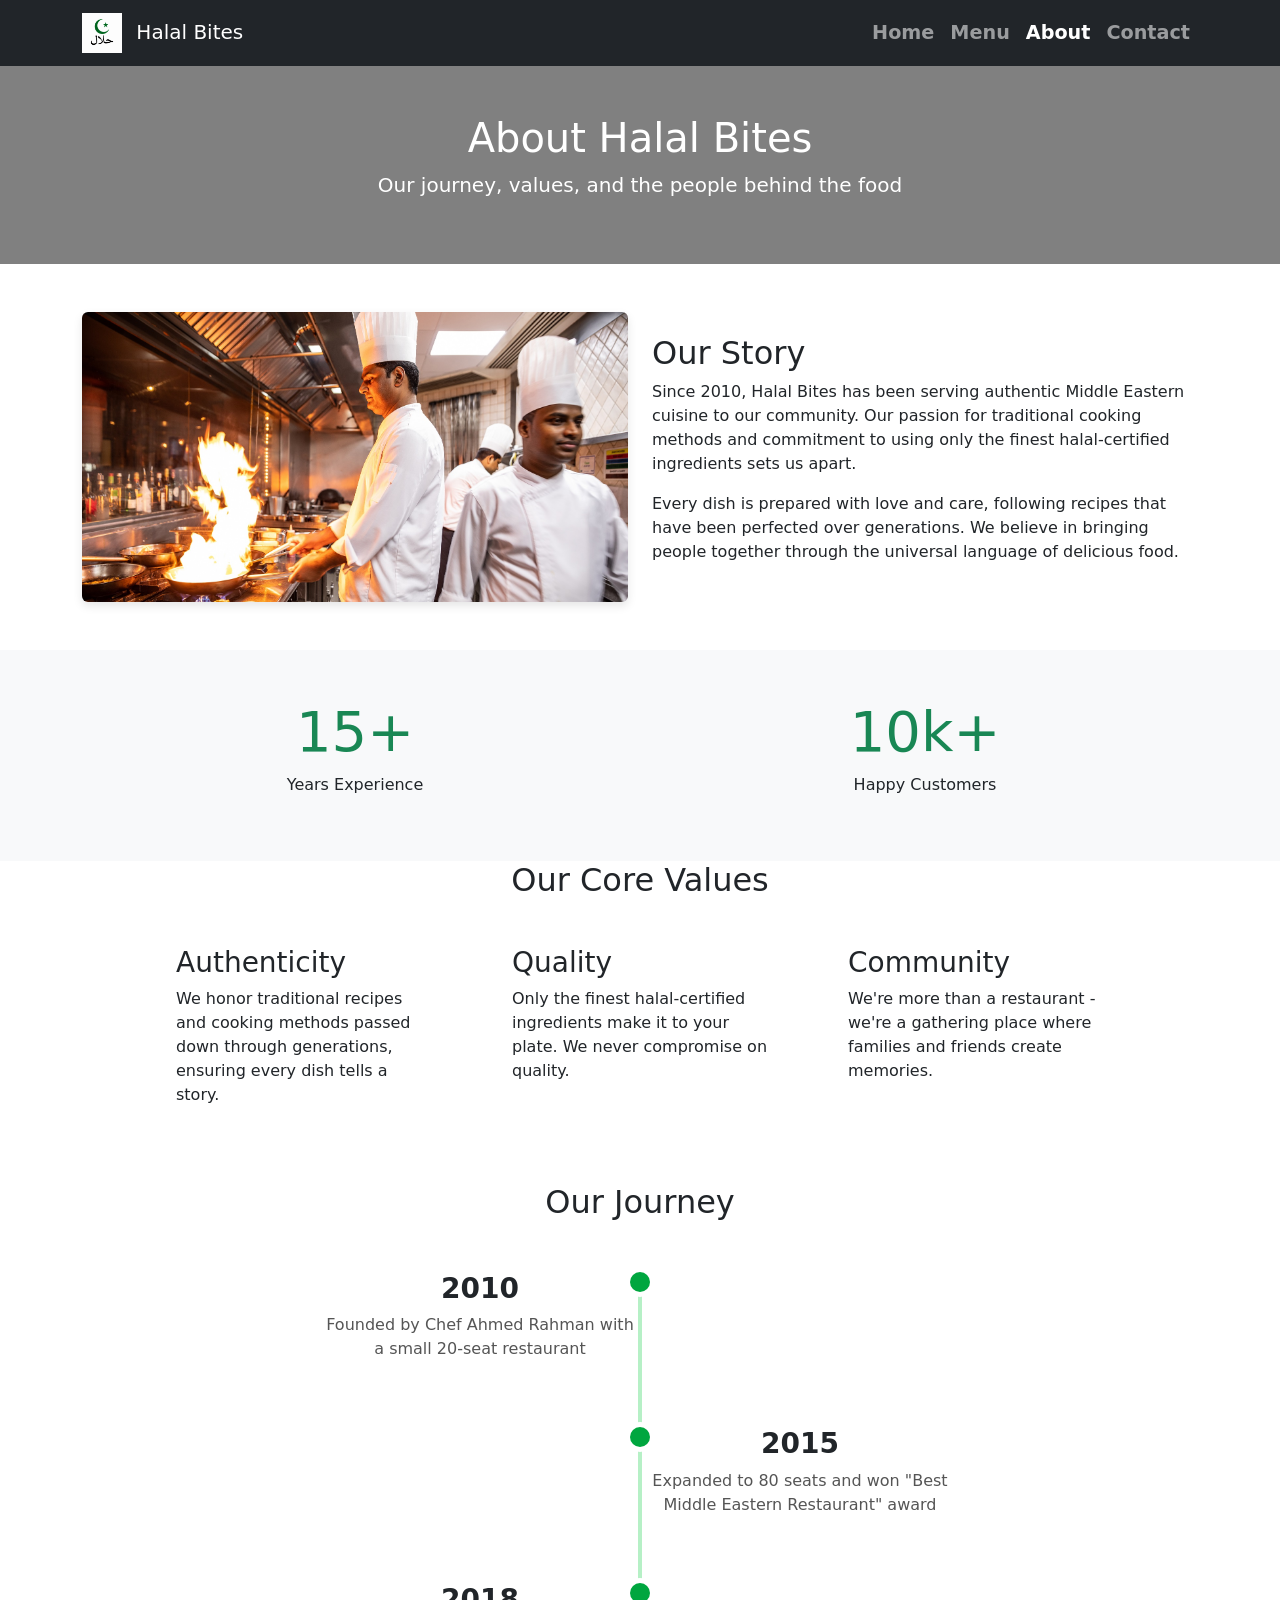
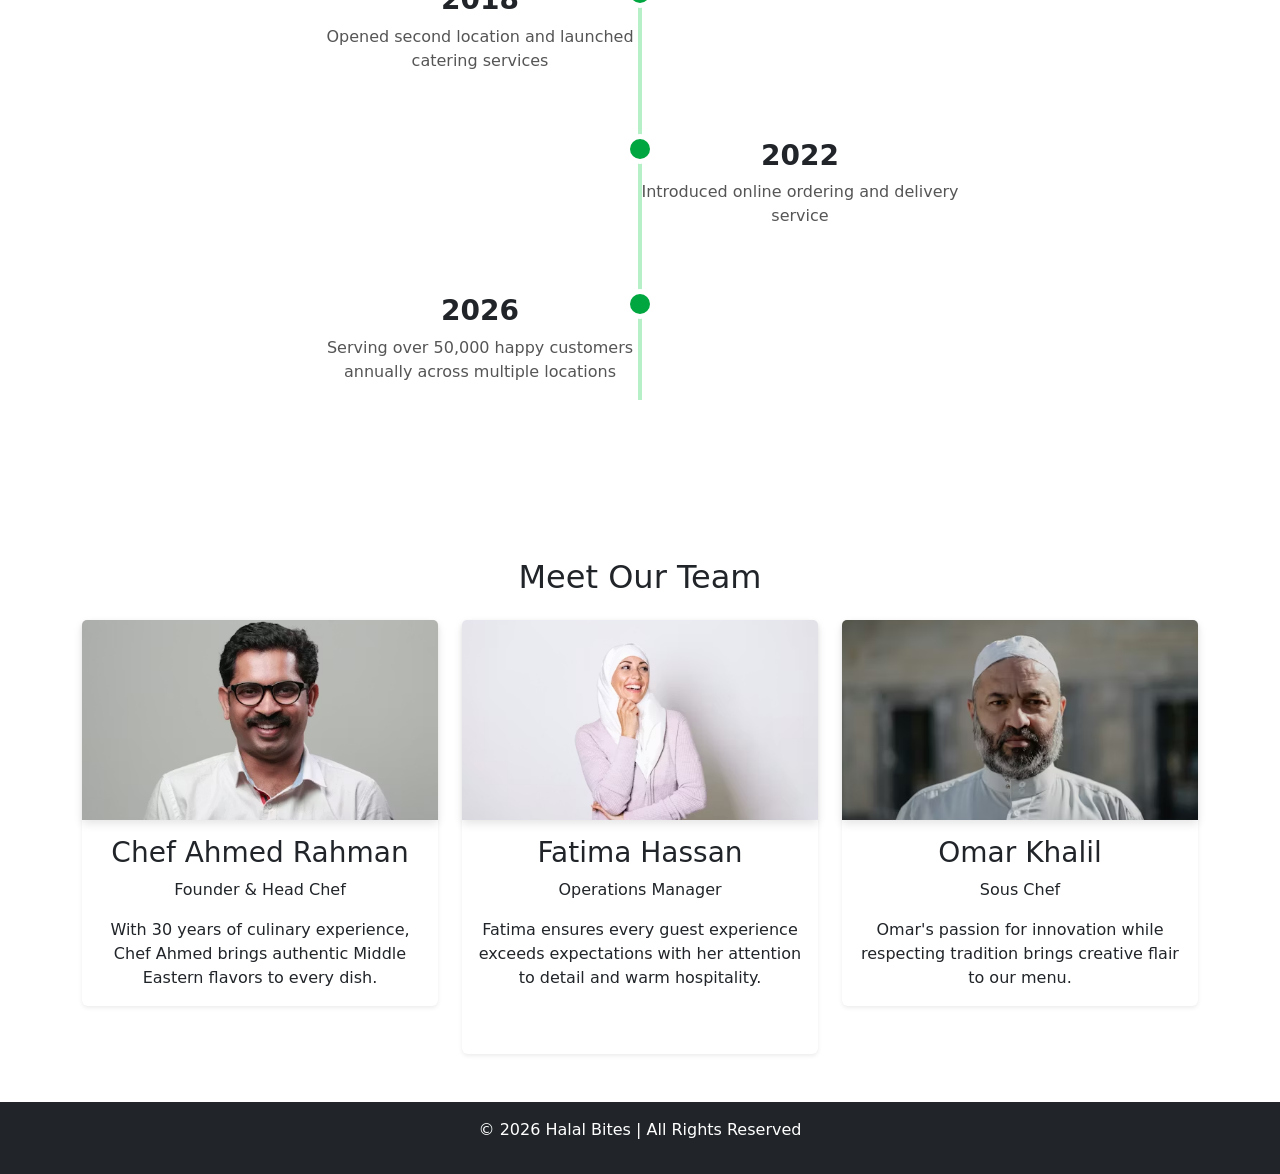
==== about.html @ a9e45cf8 "Add table of content to README file" ====
<!doctype html>
<html lang="en">
  <head>
    <meta charset="UTF-8" />
    <meta name="viewport" content="width=device-width, initial-scale=1.0" />
    <title>About - Halal Bites</title>

    <!-- Bootstrap -->
    <link
      href="https://cdn.jsdelivr.net/npm/bootstrap@5.3.0/dist/css/bootstrap.min.css"
      rel="stylesheet"
    />

    <!-- CSS -->
    <link rel="stylesheet" href="assets/css/style.css" />

    <!--Font Awesome -->
    <link
      rel="stylesheet"
      href="https://cdnjs.cloudflare.com/ajax/libs/font-awesome/6.5.0/css/all.min.css"
    />
  </head>

  <body>
    <!-- NAVBAR -->
    <nav class="navbar navbar-expand-md navbar-dark bg-dark sticky-top">
      <div class="container">
        <a class="navbar-brand" href="#">
          <img
            src="assets/images/logo.png"
            alt="Halal Bites Logo"
            class="me-2"
            style="height: 40px"
          />
          Halal Bites
        </a>
        <button
          class="navbar-toggler"
          type="button"
          data-bs-toggle="collapse"
          data-bs-target="#navbarNav"
          aria-controls="navbarNav"
          aria-expanded="false"
          aria-label="Toggle navigation"
        >
          <span class="navbar-toggler-icon"></span>
        </button>

        <div class="collapse navbar-collapse" id="navbarNav">
          <ul class="navbar-nav ms-auto">
            <li class="nav-item">
              <a class="nav-link" href="index.html">Home</a>
            </li>
            <li class="nav-item">
              <a class="nav-link" href="menu.html">Menu</a>
            </li>
            <li class="nav-item">
              <a class="nav-link active" href="about.html">About</a>
            </li>
            <li class="nav-item">
              <a class="nav-link" href="contact.html">Contact</a>
            </li>
          </ul>
        </div>
      </div>
    </nav>

    <!-- HERO -->
    <section class="text-white text-center py-5 halalbites">
      <div class="container">
        <h1>About Halal Bites</h1>
        <p class="lead">Our journey, values, and the people behind the food</p>
      </div>
    </section>

    <!-- ABOUT CONTENT -->
    <section class="container my-5">
      <div class="row align-items-center">
        <!-- IMAGE -->
        <div class="col-md-6">
          <img
            src="assets/images/cheffs.jpg"
            class="img-fluid rounded"
            alt="Restaurant"
          />
        </div>

        <!-- TEXT -->
        <div class="col-md-6">
          <h2>Our Story</h2>
          <p>
            Since 2010, Halal Bites has been serving authentic Middle Eastern
            cuisine to our community. Our passion for traditional cooking
            methods and commitment to using only the finest halal-certified
            ingredients sets us apart.
          </p>

          <p>
            Every dish is prepared with love and care, following recipes that
            have been perfected over generations. We believe in bringing people
            together through the universal language of delicious food.
          </p>
        </div>
      </div>
    </section>

    <!-- STATS SECTION -->
    <section class="bg-light py-5 text-center">
      <div class="container">
        <div class="row">
          <div class="col-md-6">
            <h1 class="display-4 text-success">15+</h1>
            <p>Years Experience</p>
          </div>

          <div class="col-md-6">
            <h1 class="display-4 text-success">10k+</h1>
            <p>Happy Customers</p>
          </div>
        </div>
      </div>
    </section>

    <section class="core-value-cards">
      <h2 class="about-core-values">Our Core Values</h2>
      <div class="d-flex flex-wrap justify-content-center cards-wrapper gap-5">
        <div class="card" style="width: 18rem">
          <div class="card-body">
            <h3 class="card-title">Authenticity</h3>

            <p class="card-text">
              We honor traditional recipes and cooking methods passed down
              through generations, ensuring every dish tells a story.
            </p>
          </div>
        </div>

        <div class="card" style="width: 18rem">
          <div class="card-body">
            <h3 class="card-title">Quality</h3>

            <p class="card-text">
              Only the finest halal-certified ingredients make it to your plate.
              We never compromise on quality.
            </p>
          </div>
        </div>

        <div class="card" style="width: 18rem">
          <div class="card-body">
            <h3 class="card-title">Community</h3>

            <p class="card-text">
              We're more than a restaurant - we're a gathering place where
              families and friends create memories.
            </p>
          </div>
        </div>
      </div>
    </section>

    <section class="our-journey">
      <h2 class="text-center">Our Journey</h2>

      <div class="timeline">
        <div class="timeline-item left">
          <div class="content">
            <h3>2010</h3>
            <p>Founded by Chef Ahmed Rahman with a small 20-seat restaurant</p>
          </div>
          <span class="dot"></span>
        </div>

        <div class="timeline-item right">
          <div class="content">
            <h3>2015</h3>
            <p>
              Expanded to 80 seats and won "Best Middle Eastern Restaurant"
              award
            </p>
          </div>
          <span class="dot"></span>
        </div>

        <div class="timeline-item left">
          <div class="content">
            <h3>2018</h3>
            <p>Opened second location and launched catering services</p>
          </div>
          <span class="dot"></span>
        </div>

        <div class="timeline-item right">
          <div class="content">
            <h3>2022</h3>
            <p>Introduced online ordering and delivery service</p>
          </div>
          <span class="dot"></span>
        </div>

        <div class="timeline-item left">
          <div class="content">
            <h3>2026</h3>
            <p>
              Serving over 50,000 happy customers annually across multiple
              locations
            </p>
          </div>
          <span class="dot"></span>
        </div>
      </div>
    </section>

    <section class="container my-5 text-center">
      <h2 class="mb-4">Meet Our Team</h2>

      <div class="row">
        <!-- Staff 1 -->
        <div class="col-md-4 mb-5">
          <div class="card shadow-sm h-100">
            <img
              src="assets/images/staff5.avif"
              class="card-img-top"
              alt="Staff Member 1"
            />
            <div class="card-body">
              <h3 class="card-title">Chef Ahmed Rahman</h3>
              <p>Founder & Head Chef</p>
              <p class="card-text">
                With 30 years of culinary experience, Chef Ahmed brings
                authentic Middle Eastern flavors to every dish.
              </p>
            </div>
          </div>
        </div>

        <!-- Staff 2 -->
        <div class="col-md-4">
          <div class="card shadow-sm h-100">
            <img
              src="assets/images/staff7.avif"
              class="card-img-top"
              alt="Staff Member 2"
            />
            <div class="card-body">
              <h3 class="card-title">Fatima Hassan</h3>
              <p>Operations Manager</p>
              <p class="card-text">
                Fatima ensures every guest experience exceeds expectations with
                her attention to detail and warm hospitality.
              </p>
            </div>
          </div>
        </div>

        <!-- Staff 3 -->
        <div class="col-md-4 mb-5">
          <div class="card shadow-sm">
            <img
              src="assets/images/staff8.avif"
              class="card-img-top"
              alt="Kebab Meal"
            />
            <div class="card-body">
              <h3 class="card-title">Omar Khalil</h3>
              <p>Sous Chef</p>
              <p class="card-text">
                Omar's passion for innovation while respecting tradition brings
                creative flair to our menu.
              </p>
            </div>
          </div>
        </div>
      </div>
    </section>

    <!-- FOOTER -->
    <footer class="bg-dark text-white text-center p-3">
      <p>© 2026 Halal Bites | All Rights Reserved</p>
    </footer>

    <!-- Bootstrap JS -->
    <script src="https://cdn.jsdelivr.net/npm/bootstrap@5.3.0/dist/js/bootstrap.bundle.min.js"></script>
  </body>
</html>
---- assets/css/style.css ----
.hero {
    height: 80vh;
    background: 
        linear-gradient(rgba(0,0,0,0.6), rgba(0,0,0,0.6)),
        url('../images/family-platter.jpg') center/cover no-repeat;
}

.hero h1 {
    font-size: 3rem;
    font-weight: bold;
}

.card img {
    height: 200px;
    object-fit: cover;
}

.features {
    background-color: #f8f9fa;
}

.icon-circle {
    width: 70px;
    height: 70px;
    background-color: #d4edda;
    border-radius: 50%;
    display: flex;
    align-items: center;
    justify-content: center;
    margin: 0 auto;
}

.icon-circle i {
    font-size: 28px;
    color: green;
    
}

.feature-box h5 {
    font-weight: bold;
}


.card img {
    height: 200px;
    object-fit: cover;
}

.card {
    border: none;
}

.card:hover {
    transform: translateY(-5px);
    transition: 0.3s;
}

#h2 {
    font-weight: bold;
}

section img {
    box-shadow: 0 4px 10px rgba(0,0,0,0.1);
}

#signatureCarousel .carousel-item img {
    width: 100%;
    height: 450px;
    object-fit: cover;
}

#signatureCarousel .carousel-caption {
    background: rgba(0, 0, 0, 0.45);
    border-radius: 0.5rem;
}



.halalbites {
    background-color: grey;
       
}

.about-core-values{
    text-align: center;
    margin-bottom: 30px;
}


.ca.card-body {
  display: flex;
  flex-direction: column;
  justify-content: flex-start;

  box-shadow: gainsboro 5px 5px 5px;
  text-align: center;
  background-color: bisque;
}

.our-journey {
  padding: 60px 20px;
}

.timeline {
  position: relative;
  max-width: 900px;
  margin: 50px auto 0;
}

/* vertical line */
.timeline::before {
  content: "";
  position: absolute;
  left: 50%;
  top: 0;
  width: 4px;
  height: 100%;
  background: #b6f0c6;
  transform: translateX(-50%);
}

.timeline-item {
  display: flex;
  position: relative;
  margin-bottom: 50px;
}

.timeline-item.left {
  justify-content: flex-end;
  padding-right: 50%;
}

.timeline-item.right {
  justify-content: flex-start;
  padding-left: 50%;
}

.timeline-item .content {
  max-width: 320px;
  text-align: center;
}

.timeline-item h3 {
  font-weight: 700;
}

.timeline-item p {
  margin-top: 5px;
  color: #555;
}

/* green dot */
.timeline-item .dot {
  position: absolute;
  left: 50%;
  width: 20px;
  height: 20px;
  background: #00a63f;
  border-radius: 50%;
  transform: translateX(-50%);
  box-shadow: 0 0 0 5px #fff;
}



.card-staff{
    width: 24em;
    padding: 0px;
    text-align: center;

}

.nav-item {
    font-weight: bold;
    font-size: larger;
}

/* Contact Page Styles */
.contact-icon {
    display: flex;
    justify-content: center;
    align-items: center;
}

.contact-form {
    background-color: #f8f9fa;
    padding: 30px;
    border-radius: 8px;
    box-shadow: 0 4px 10px rgba(0, 0, 0, 0.1);
}

.contact-form .form-label {
    font-weight: 600;
    color: #333;
    margin-bottom: 10px;
}

.contact-form .form-control {
    border: 1px solid #ddd;
    border-radius: 5px;
    padding: 10px 15px;
    transition: border-color 0.3s;
}

.contact-form .form-control:focus {
    border-color: #dc3545;
    box-shadow: 0 0 0 0.2rem rgba(220, 53, 69, 0.25);
}

.contact-form textarea.form-control {
    resize: vertical;
}

.contact-form .btn-danger {
    background-color: #dc3545;
    border-color: #dc3545;
    font-weight: 600;
    transition: all 0.3s;
}

.contact-form .btn-danger:hover {
    background-color: #c82333;
    border-color: #bd2130;
    transform: translateY(-2px);
    box-shadow: 0 4px 10px rgba(220, 53, 69, 0.3);
}

.map-container {
    border-radius: 8px;
    overflow: hidden;
    box-shadow: 0 4px 10px rgba(0, 0, 0, 0.1);
}

.card {
    border: none;
    transition: transform 0.3s, box-shadow 0.3s;
}

.card a {
    color: #dc3545;
    text-decoration: none;
    transition: color 0.3s;
}

.card a:hover {
    color: #c82333;
    text-decoration: underline;
}

/* Email link styling */
.email-link {
    color: #007bff !important;
    text-decoration: none;
    transition: color 0.3s;
}

.email-link:hover {
    color: #0056b3 !important;
    text-decoration: underline;
}

/* Thank You Message Styles */
.thank-you-message {
    background-color: #f0fdf4;
    border: 2px solid #22c55e;
    border-radius: 8px;
    padding: 50px 30px;
    text-align: center;
}

.thank-you-icon {
    margin-bottom: 1rem;
}

.thank-you-message h3 {
    color: #15803d;
    font-weight: bold;
    font-size: 1.75rem;
}

.thank-you-message p {
    color: #4b5563;
    font-size: 1rem;
}

#contactpage {
    background-color:  lightgrey;
}

/* Commitment Section Styles */
.commitment {
    background: linear-gradient(135deg, #f8f9fa 0%, #e9ecef 100%);
}

.commitment h2 {
    color: #333;
    font-weight: 700;
    font-size: 2.5rem;
}

.commitment .lead {
    color: #666;
    font-size: 1.25rem;
    font-weight: 300;
}

.commitment-card {
    background: white;
    padding: 2rem;
    border-radius: 10px;
    box-shadow: 0 5px 15px rgba(0, 0, 0, 0.08);
    border: 1px solid #e9ecef;
    transition: transform 0.3s ease, box-shadow 0.3s ease;
}

.commitment-card:hover {
    transform: translateY(-5px);
    box-shadow: 0 10px 25px rgba(0, 0, 0, 0.15);
}

.commitment-card h3 {
    font-weight: 600;
    border-bottom: 2px solid;
    padding-bottom: 0.5rem;
}

.commitment-card p {
    line-height: 1.6;
    color: #555;
}

.commitment-list ul li {
    margin-bottom: 0.75rem;
    padding: 0.5rem 0;
    border-bottom: 1px solid #f0f0f0;
}

.commitment-list ul li:last-child {
    border-bottom: none;
}

.commitment-list i {
    font-size: 1.1rem;
}
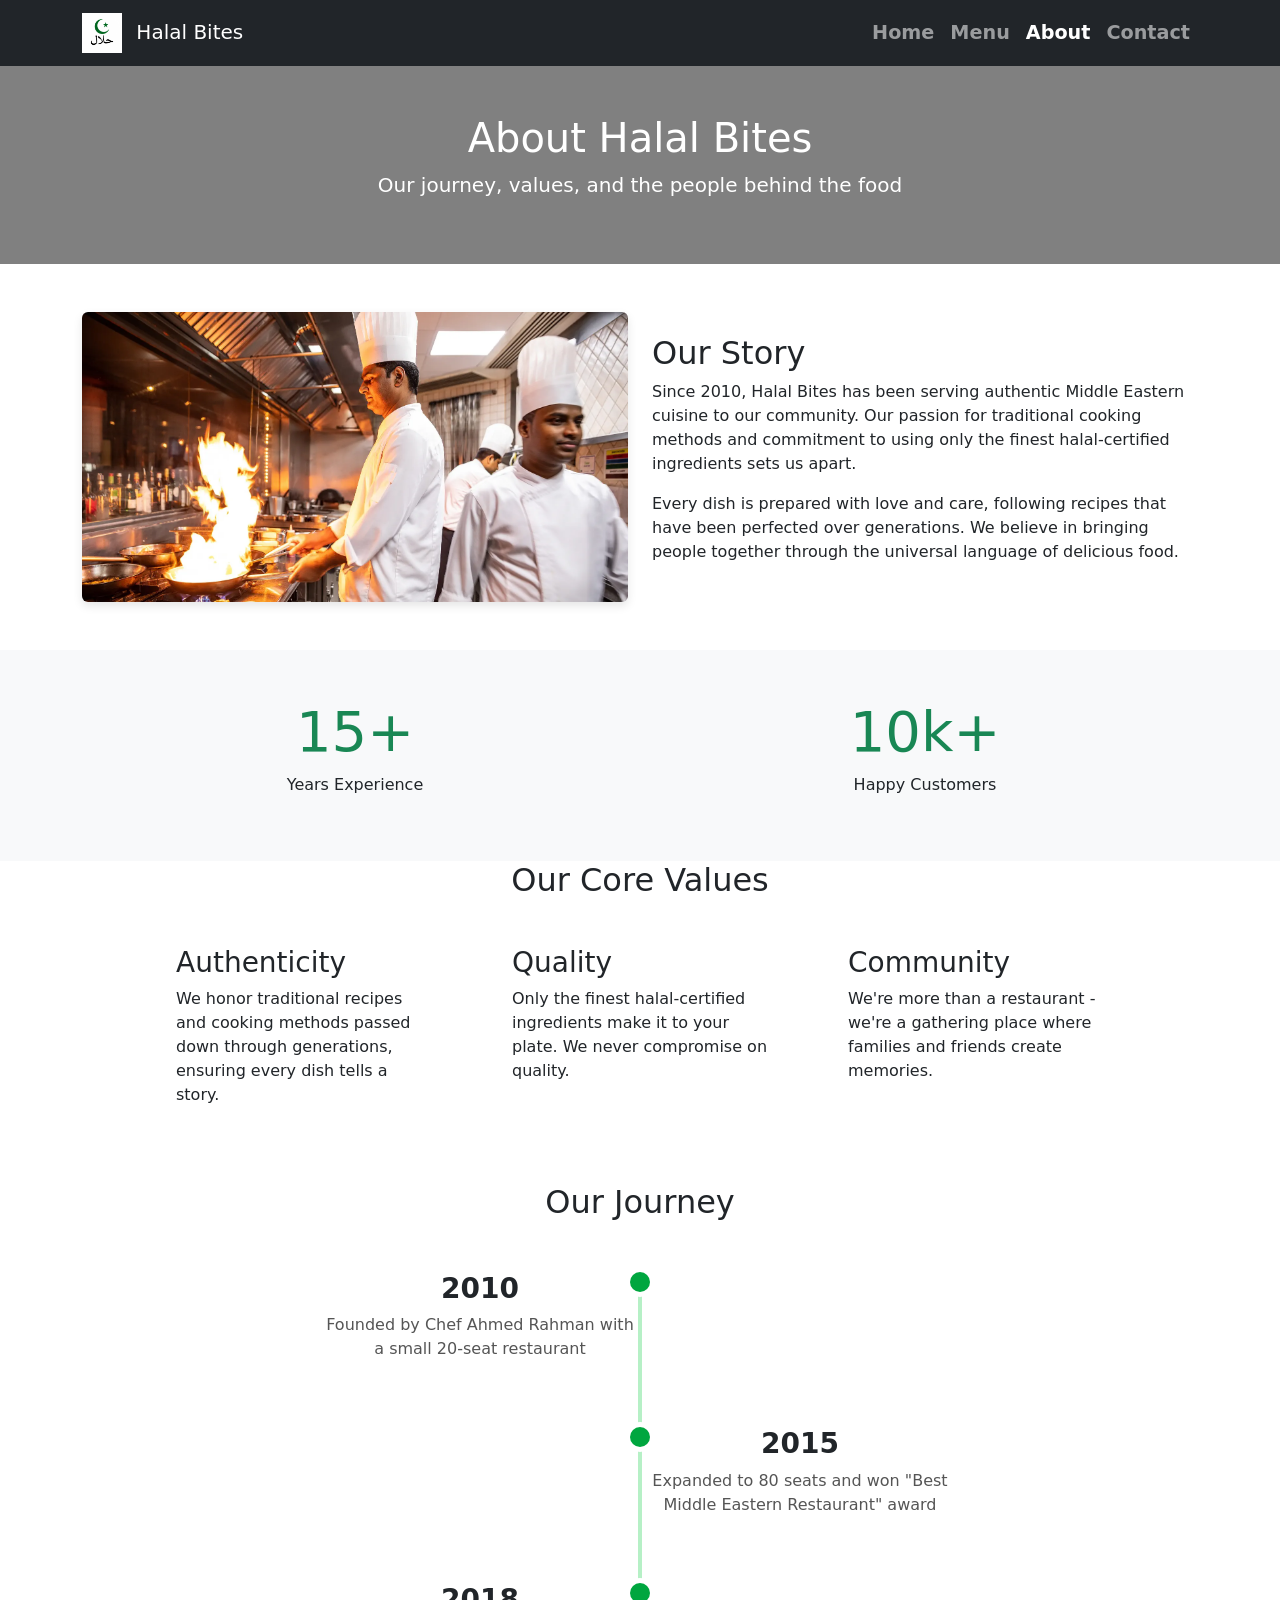
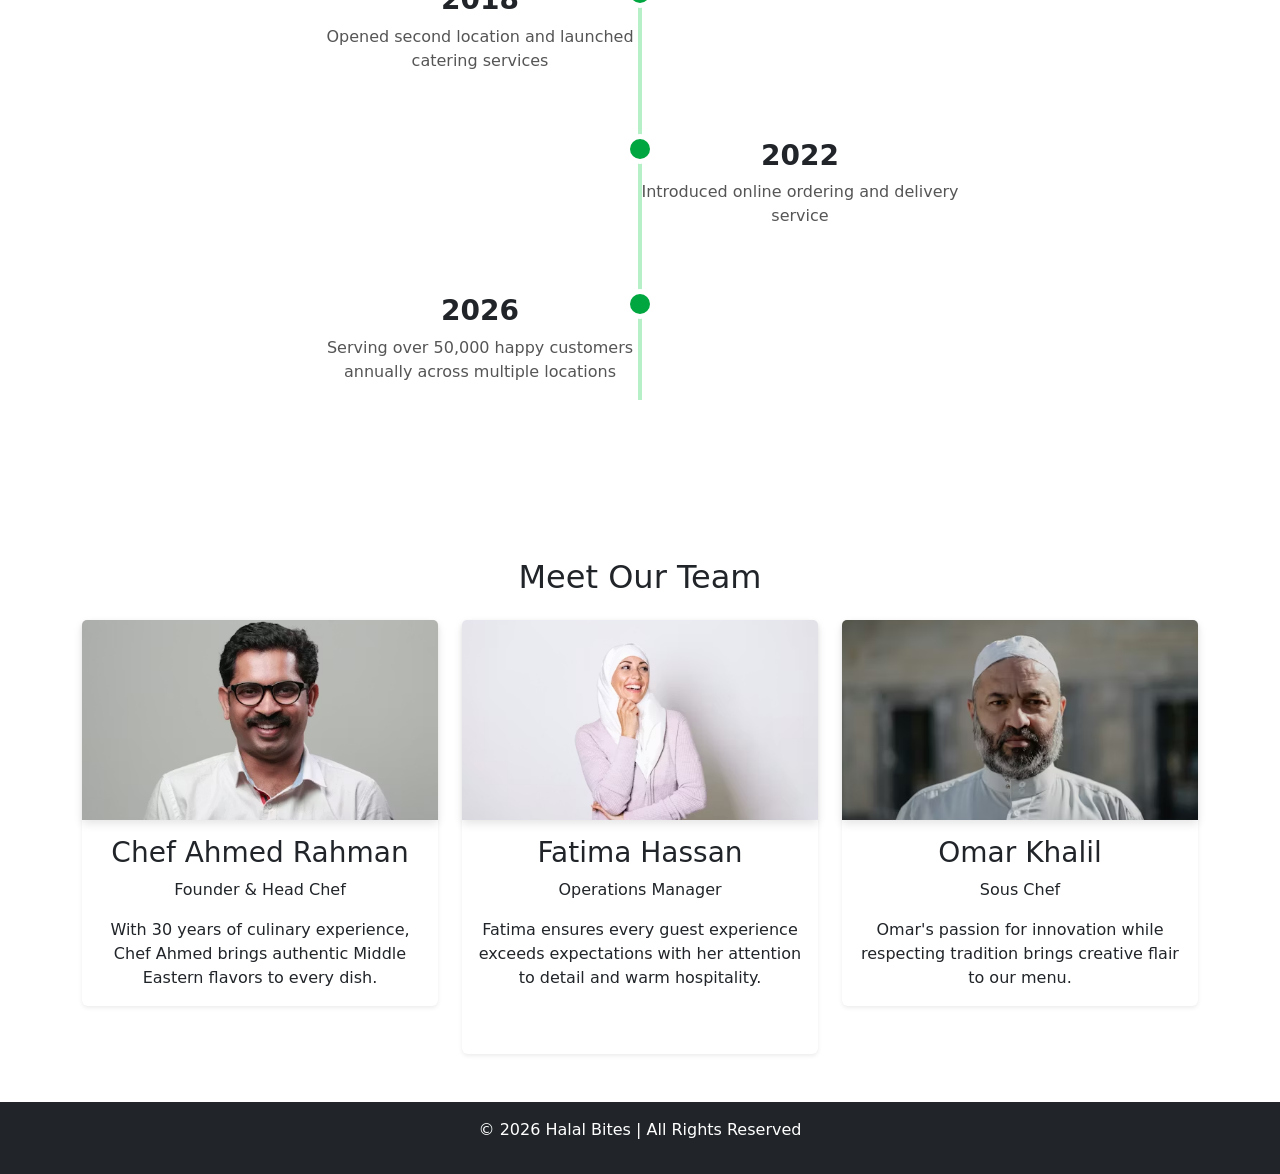
==== commit 4b5ec470: "Converted images to webp format" ====
--- a/about.html
+++ b/about.html
@@ -27,7 +27,7 @@
       <div class="container">
         <a class="navbar-brand" href="#">
           <img
-            src="assets/images/logo.png"
+            src="assets/images/logo.webp"
             alt="Halal Bites Logo"
             class="me-2"
             style="height: 40px"
@@ -79,7 +79,7 @@
         <!-- IMAGE -->
         <div class="col-md-6">
           <img
-            src="assets/images/cheffs.jpg"
+            src="assets/images/cheffs.webp"
             class="img-fluid rounded"
             alt="Restaurant"
           />
--- a/assets/css/style.css
+++ b/assets/css/style.css
@@ -2,7 +2,7 @@
     height: 80vh;
     background: 
         linear-gradient(rgba(0,0,0,0.6), rgba(0,0,0,0.6)),
-        url('../images/family-platter.jpg') center/cover no-repeat;
+        url('../images/family-platter.webp') center/cover no-repeat;
 }
 
 .hero h1 {
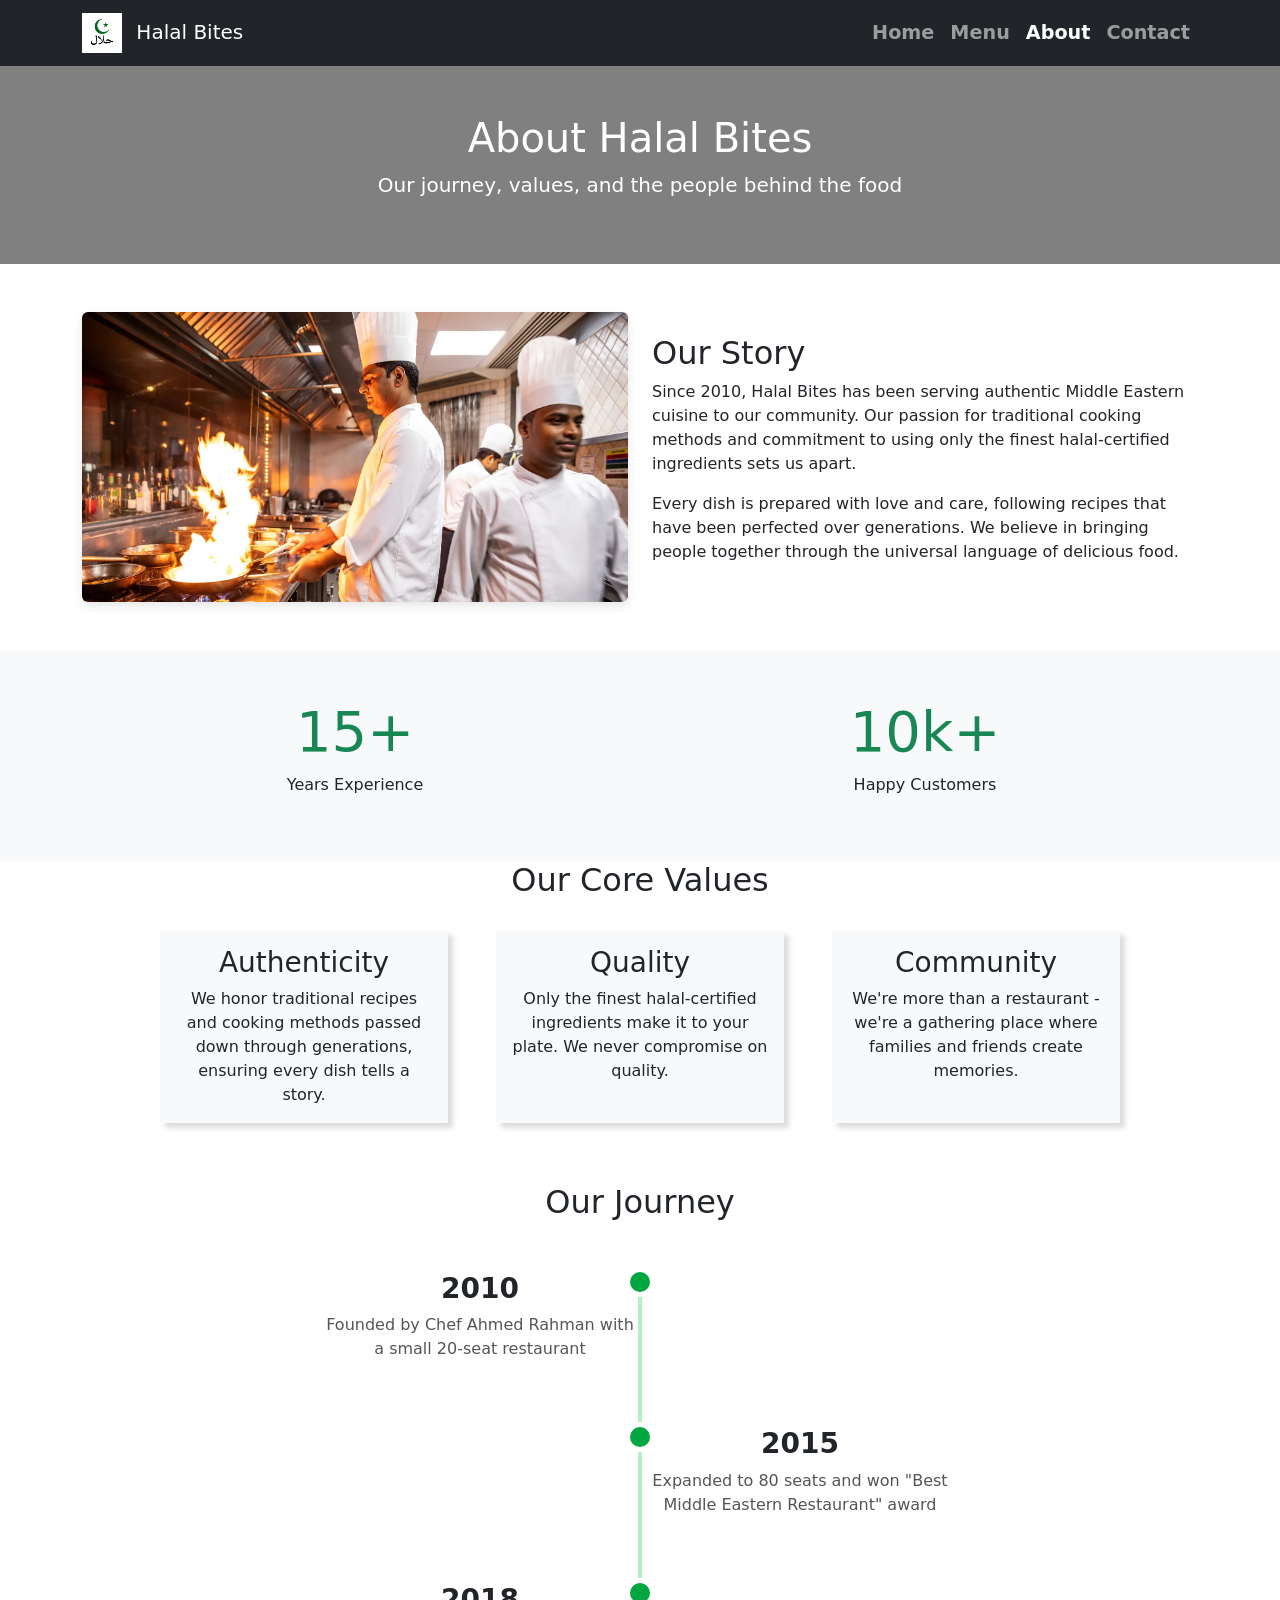
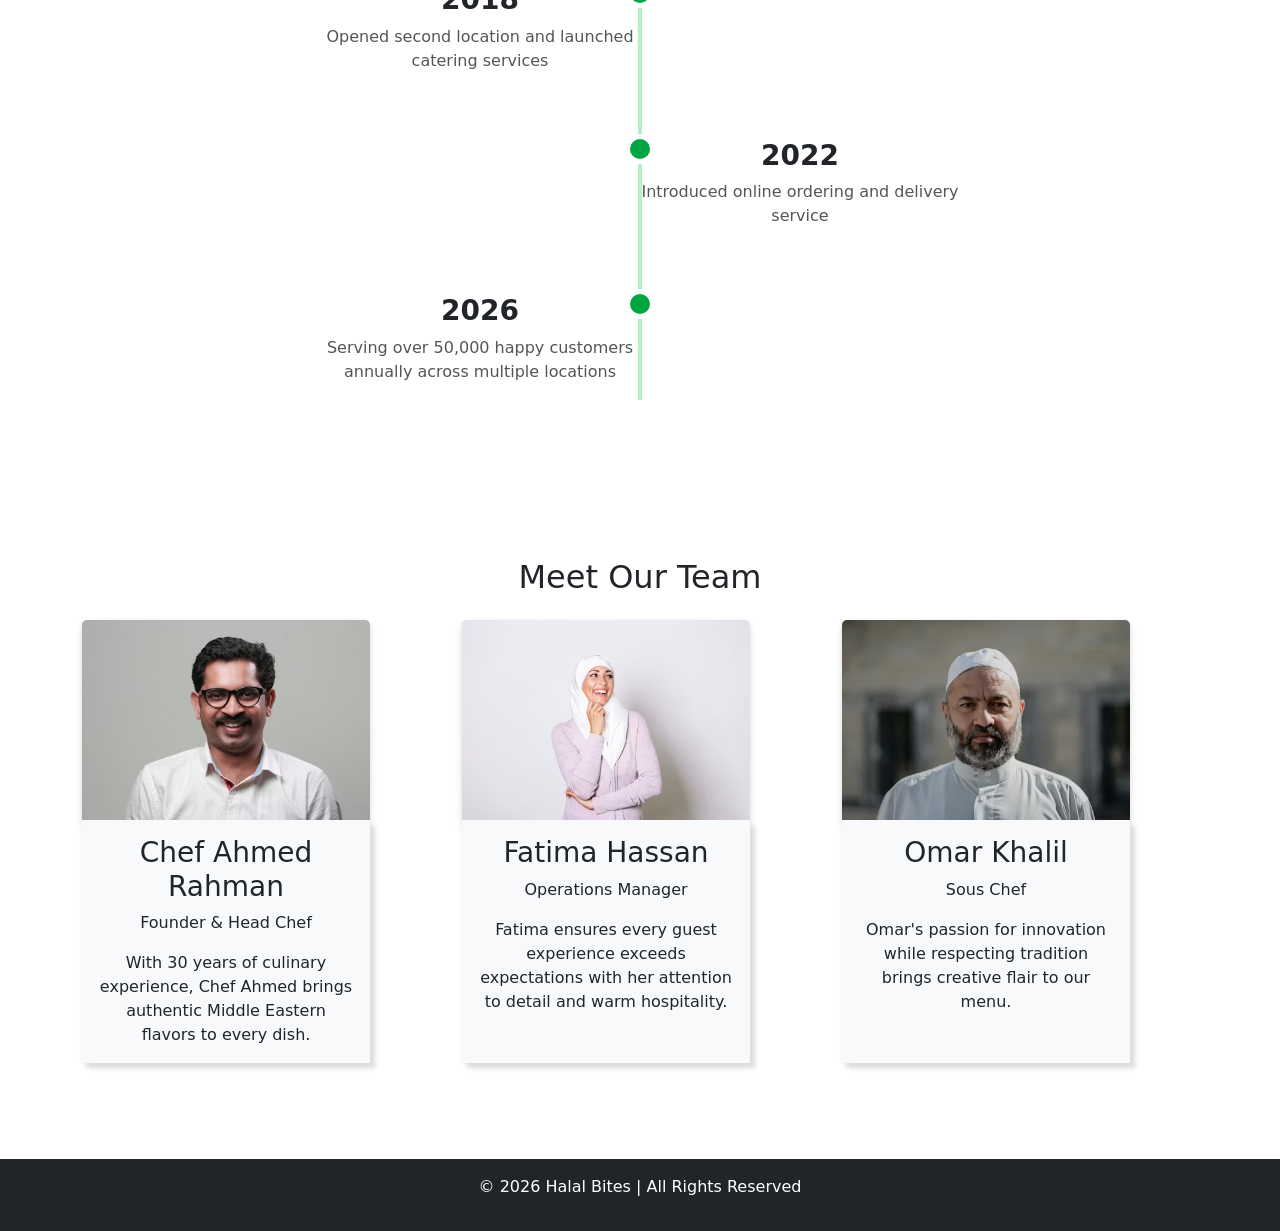
==== commit 2f8f0483: "remove commented code" ====
--- a/about.html
+++ b/about.html
@@ -31,6 +31,7 @@
             alt="Halal Bites Logo"
             class="me-2"
             style="height: 40px"
+            loading="lazy"
           />
           Halal Bites
         </a>
@@ -81,7 +82,8 @@
           <img
             src="assets/images/cheffs.webp"
             class="img-fluid rounded"
-            alt="Restaurant"
+            alt="Chefs preparing food in the Halal Bites kitchen"
+            loading="lazy"
           />
         </div>
 
@@ -124,7 +126,7 @@
     <section class="core-value-cards">
       <h2 class="about-core-values">Our Core Values</h2>
       <div class="d-flex flex-wrap justify-content-center cards-wrapper gap-5">
-        <div class="card" style="width: 18rem">
+        <div class="card">
           <div class="card-body">
             <h3 class="card-title">Authenticity</h3>
 
@@ -135,7 +137,7 @@
           </div>
         </div>
 
-        <div class="card" style="width: 18rem">
+        <div class="card">
           <div class="card-body">
             <h3 class="card-title">Quality</h3>
 
@@ -146,7 +148,7 @@
           </div>
         </div>
 
-        <div class="card" style="width: 18rem">
+        <div class="card">
           <div class="card-body">
             <h3 class="card-title">Community</h3>
 
@@ -221,7 +223,8 @@
             <img
               src="assets/images/staff5.avif"
               class="card-img-top"
-              alt="Staff Member 1"
+              alt="hef Ahmed Rahman, founder and head chef"
+              loading="lazy"
             />
             <div class="card-body">
               <h3 class="card-title">Chef Ahmed Rahman</h3>
@@ -235,12 +238,13 @@
         </div>
 
         <!-- Staff 2 -->
-        <div class="col-md-4">
+        <div class="col-md-4 mb-5">
           <div class="card shadow-sm h-100">
             <img
               src="assets/images/staff7.avif"
               class="card-img-top"
-              alt="Staff Member 2"
+              alt="Fatima Hassan, operations manager"
+              loading="lazy"
             />
             <div class="card-body">
               <h3 class="card-title">Fatima Hassan</h3>
@@ -255,11 +259,12 @@
 
         <!-- Staff 3 -->
         <div class="col-md-4 mb-5">
-          <div class="card shadow-sm">
+          <div class="card shadow-sm h-100">
             <img
               src="assets/images/staff8.avif"
               class="card-img-top"
-              alt="Kebab Meal"
+              alt="Omar Khalil, sous cheff"
+              loading="lazy"
             />
             <div class="card-body">
               <h3 class="card-title">Omar Khalil</h3>
--- a/assets/css/style.css
+++ b/assets/css/style.css
@@ -1,13 +1,28 @@
 .hero {
+    position: relative;
     height: 80vh;
-    background: 
-        linear-gradient(rgba(0,0,0,0.6), rgba(0,0,0,0.6)),
-        url('../images/family-platter.webp') center/cover no-repeat;
-}
-
-.hero h1 {
-    font-size: 3rem;
-    font-weight: bold;
+    overflow: hidden;
+}
+
+.hero-img {
+    position: absolute;
+    top: 0;
+    left: 0;
+    width: 100%;
+    height: 100%;
+    object-fit: cover;
+    z-index: 0;
+}
+
+.overlay {
+    position: absolute;
+    inset: 0;
+    background: rgba(0,0,0,0.6);
+    z-index: 1;
+}
+
+.hero .container {
+    z-index: 2;
 }
 
 .card img {
@@ -36,33 +51,6 @@
     
 }
 
-.feature-box h5 {
-    font-weight: bold;
-}
-
-
-.card img {
-    height: 200px;
-    object-fit: cover;
-}
-
-.card {
-    border: none;
-}
-
-.card:hover {
-    transform: translateY(-5px);
-    transition: 0.3s;
-}
-
-#h2 {
-    font-weight: bold;
-}
-
-section img {
-    box-shadow: 0 4px 10px rgba(0,0,0,0.1);
-}
-
 #signatureCarousel .carousel-item img {
     width: 100%;
     height: 450px;
@@ -74,7 +62,80 @@
     border-radius: 0.5rem;
 }
 
-
+/* Commitment Section Styles */
+.commitment {
+    background: linear-gradient(135deg, #f8f9fa 0%, #e9ecef 100%);
+}
+
+.commitment h2 {
+    color: #333;
+    font-weight: 700;
+    font-size: 2.5rem;
+}
+
+.commitment .lead {
+    color: #666;
+    font-size: 1.25rem;
+    font-weight: 300;
+}
+
+.commitment-card {
+    background: white;
+    padding: 2rem;
+    border-radius: 10px;
+    box-shadow: 0 5px 15px rgba(0, 0, 0, 0.08);
+    border: 1px solid #e9ecef;
+    transition: transform 0.3s ease, box-shadow 0.3s ease;
+}
+
+
+.commitment-card h3 {
+    font-weight: 600;
+    border-bottom: 2px solid;
+    padding-bottom: 0.5rem;
+}
+
+.commitment-card p {
+    line-height: 1.6;
+    color: #555;
+}
+
+.commitment-list ul li {
+    margin-bottom: 0.75rem;
+    padding: 0.5rem 0;
+    border-bottom: 1px solid #f0f0f0;
+} 
+
+.commitment-list ul li:last-child {
+    border-bottom: none;
+}
+
+.commitment-list i {
+    font-size: 1.1rem;
+}
+
+
+.feature-box h5 {
+    font-weight: bold;
+}
+
+.card img {
+    height: 200px;
+    object-fit: cover;
+}
+
+.card {
+    border: none;
+    width: 18rem
+}
+
+#h2 {
+    font-weight: bold;
+}
+
+section img {
+    box-shadow: 0 4px 10px rgba(0,0,0,0.1);
+}
 
 .halalbites {
     background-color: grey;
@@ -86,15 +147,14 @@
     margin-bottom: 30px;
 }
 
-
-.ca.card-body {
+.card-body {
   display: flex;
   flex-direction: column;
   justify-content: flex-start;
 
   box-shadow: gainsboro 5px 5px 5px;
   text-align: center;
-  background-color: bisque;
+  background-color: #f8f9fa;
 }
 
 .our-journey {
@@ -161,10 +221,9 @@
   box-shadow: 0 0 0 5px #fff;
 }
 
-
-
 .card-staff{
     width: 24em;
+    height: 24em;
     padding: 0px;
     text-align: center;
 
@@ -186,7 +245,7 @@
     background-color: #f8f9fa;
     padding: 30px;
     border-radius: 8px;
-    box-shadow: 0 4px 10px rgba(0, 0, 0, 0.1);
+    box-shadow: 0 4px 10px rgba(0, 0, 0, 0.3);
 }
 
 .contact-form .form-label {
@@ -211,20 +270,6 @@
     resize: vertical;
 }
 
-.contact-form .btn-danger {
-    background-color: #dc3545;
-    border-color: #dc3545;
-    font-weight: 600;
-    transition: all 0.3s;
-}
-
-.contact-form .btn-danger:hover {
-    background-color: #c82333;
-    border-color: #bd2130;
-    transform: translateY(-2px);
-    box-shadow: 0 4px 10px rgba(220, 53, 69, 0.3);
-}
-
 .map-container {
     border-radius: 8px;
     overflow: hidden;
@@ -234,29 +279,6 @@
 .card {
     border: none;
     transition: transform 0.3s, box-shadow 0.3s;
-}
-
-.card a {
-    color: #dc3545;
-    text-decoration: none;
-    transition: color 0.3s;
-}
-
-.card a:hover {
-    color: #c82333;
-    text-decoration: underline;
-}
-
-/* Email link styling */
-.email-link {
-    color: #007bff !important;
-    text-decoration: none;
-    transition: color 0.3s;
-}
-
-.email-link:hover {
-    color: #0056b3 !important;
-    text-decoration: underline;
 }
 
 /* Thank You Message Styles */
@@ -287,58 +309,3 @@
     background-color:  lightgrey;
 }
 
-/* Commitment Section Styles */
-.commitment {
-    background: linear-gradient(135deg, #f8f9fa 0%, #e9ecef 100%);
-}
-
-.commitment h2 {
-    color: #333;
-    font-weight: 700;
-    font-size: 2.5rem;
-}
-
-.commitment .lead {
-    color: #666;
-    font-size: 1.25rem;
-    font-weight: 300;
-}
-
-.commitment-card {
-    background: white;
-    padding: 2rem;
-    border-radius: 10px;
-    box-shadow: 0 5px 15px rgba(0, 0, 0, 0.08);
-    border: 1px solid #e9ecef;
-    transition: transform 0.3s ease, box-shadow 0.3s ease;
-}
-
-.commitment-card:hover {
-    transform: translateY(-5px);
-    box-shadow: 0 10px 25px rgba(0, 0, 0, 0.15);
-}
-
-.commitment-card h3 {
-    font-weight: 600;
-    border-bottom: 2px solid;
-    padding-bottom: 0.5rem;
-}
-
-.commitment-card p {
-    line-height: 1.6;
-    color: #555;
-}
-
-.commitment-list ul li {
-    margin-bottom: 0.75rem;
-    padding: 0.5rem 0;
-    border-bottom: 1px solid #f0f0f0;
-}
-
-.commitment-list ul li:last-child {
-    border-bottom: none;
-}
-
-.commitment-list i {
-    font-size: 1.1rem;
-}
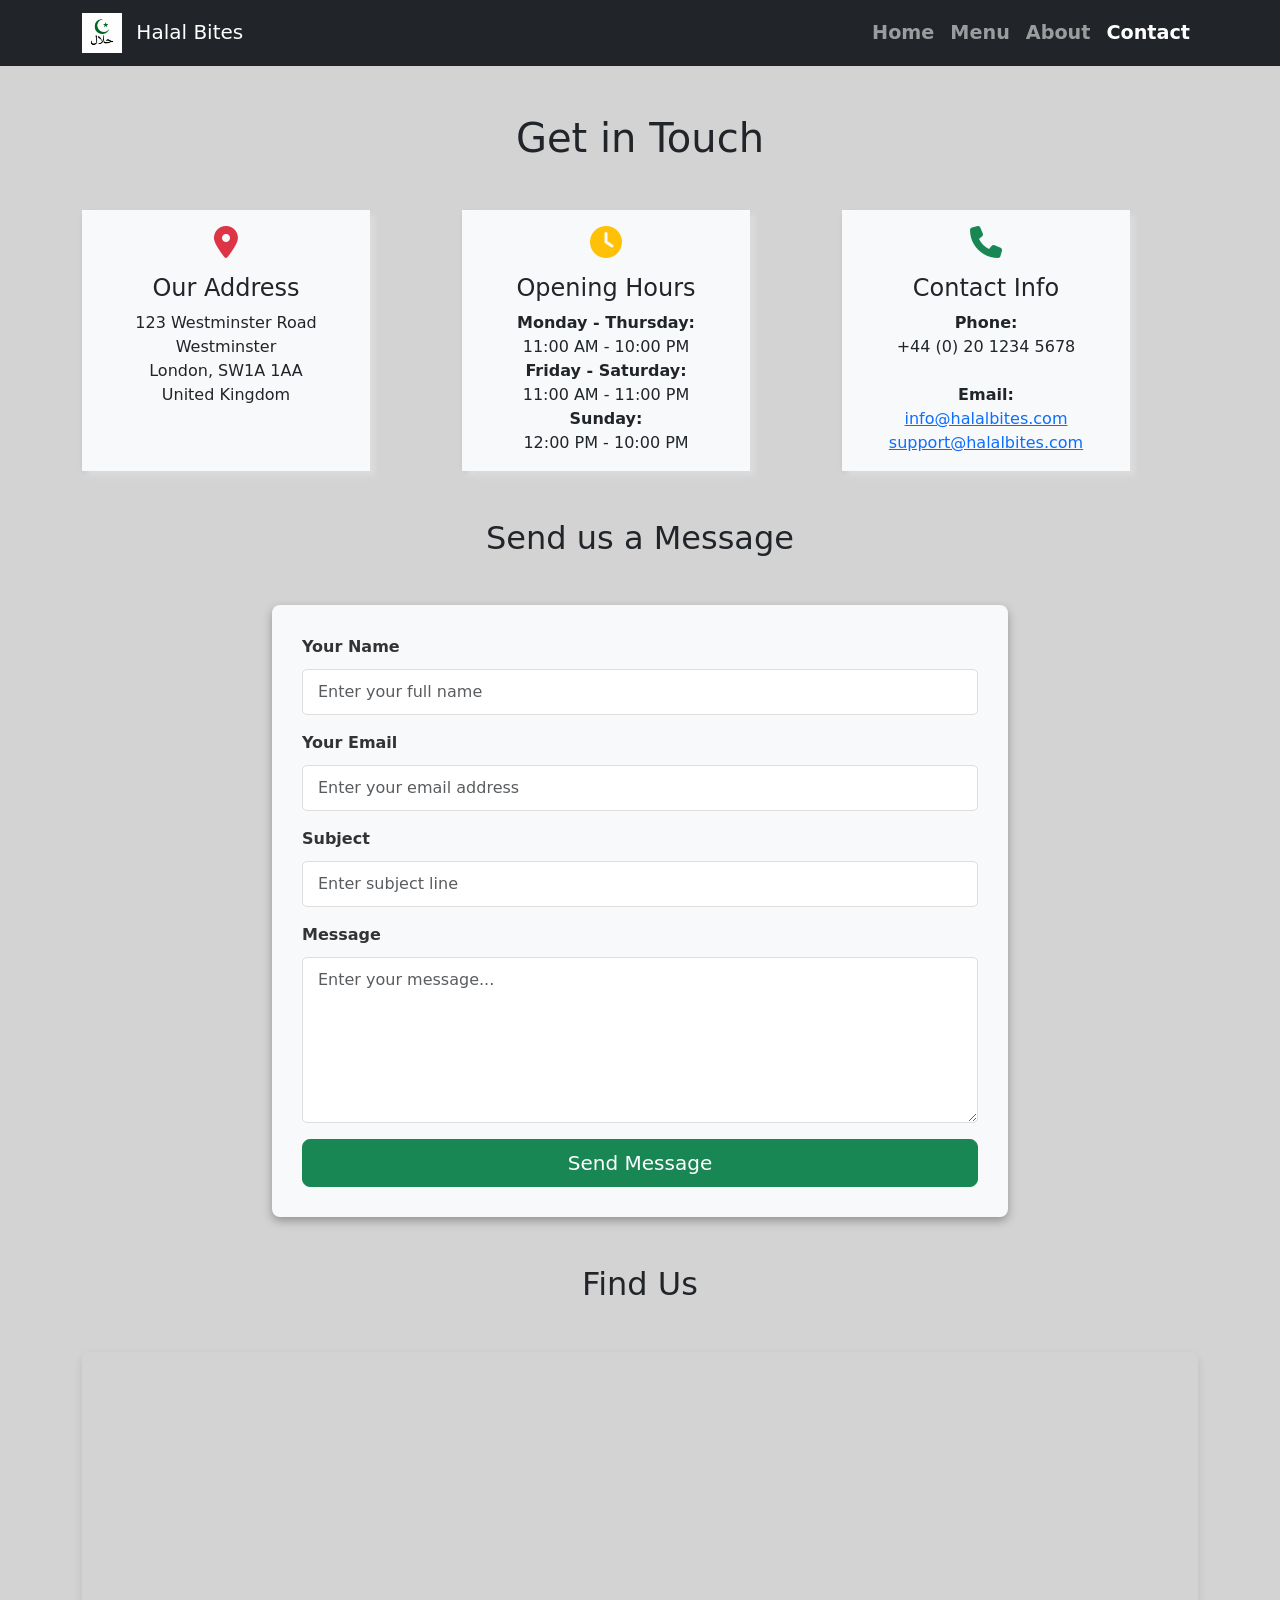
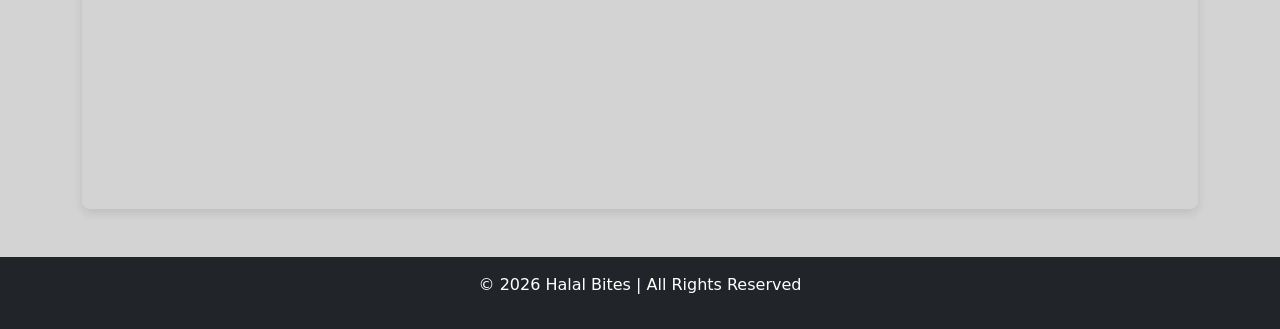
==== commit 70f8f0d2: "Converted images to webp format" ====
--- a/about.html
+++ b/about.html
@@ -2,39 +2,56 @@
 <html lang="en">
   <head>
     <meta charset="UTF-8" />
+
+    <!-- Mobile Responsive -->
     <meta name="viewport" content="width=device-width, initial-scale=1.0" />
-    <title>About - Halal Bites</title>
-
-    <!-- Bootstrap -->
+
+    <!-- SEO Description -->
+    <meta
+      name="description"
+      content="Contact Halal Bites restaurant in London for bookings, enquiries, support, and opening hours."
+    />
+
+    <!-- Favicon -->
+    <link rel="icon" type="image/png" href="assets/images/favicon.png" />
+
+    <!-- Preconnect for Faster Loading -->
+    <link rel="preconnect" href="https://cdn.jsdelivr.net" />
+    <link rel="preconnect" href="https://cdnjs.cloudflare.com" />
+
+    <!-- Bootstrap CSS -->
     <link
       href="https://cdn.jsdelivr.net/npm/bootstrap@5.3.0/dist/css/bootstrap.min.css"
       rel="stylesheet"
     />
 
-    <!-- CSS -->
-    <link rel="stylesheet" href="assets/css/style.css" />
-
-    <!--Font Awesome -->
+    <!-- Font Awesome -->
     <link
       rel="stylesheet"
       href="https://cdnjs.cloudflare.com/ajax/libs/font-awesome/6.5.0/css/all.min.css"
     />
+
+    <!-- Custom CSS -->
+    <link rel="stylesheet" href="assets/css/style.css" />
+
+    <title>Contact - Halal Bites</title>
   </head>
 
-  <body>
+  <body id="contactpage">
     <!-- NAVBAR -->
     <nav class="navbar navbar-expand-md navbar-dark bg-dark sticky-top">
       <div class="container">
-        <a class="navbar-brand" href="#">
+        <a class="navbar-brand" href="index.html">
           <img
             src="assets/images/logo.webp"
-            alt="Halal Bites Logo"
-            class="me-2"
-            style="height: 40px"
-            loading="lazy"
+            alt="Halal Bites restaurant logo"
+            class="logo-img me-2"
+            width="40"
+            height="40"
           />
           Halal Bites
         </a>
+
         <button
           class="navbar-toggler"
           type="button"
@@ -52,232 +69,238 @@
             <li class="nav-item">
               <a class="nav-link" href="index.html">Home</a>
             </li>
+
             <li class="nav-item">
               <a class="nav-link" href="menu.html">Menu</a>
             </li>
+
             <li class="nav-item">
-              <a class="nav-link active" href="about.html">About</a>
+              <a class="nav-link" href="about.html">About</a>
             </li>
+
             <li class="nav-item">
-              <a class="nav-link" href="contact.html">Contact</a>
+              <a class="nav-link active" href="contact.html">Contact</a>
             </li>
           </ul>
         </div>
       </div>
     </nav>
 
-    <!-- HERO -->
-    <section class="text-white text-center py-5 halalbites">
-      <div class="container">
-        <h1>About Halal Bites</h1>
-        <p class="lead">Our journey, values, and the people behind the food</p>
-      </div>
-    </section>
-
-    <!-- ABOUT CONTENT -->
-    <section class="container my-5">
-      <div class="row align-items-center">
-        <!-- IMAGE -->
-        <div class="col-md-6">
-          <img
-            src="assets/images/cheffs.webp"
-            class="img-fluid rounded"
-            alt="Chefs preparing food in the Halal Bites kitchen"
-            loading="lazy"
-          />
+    <!-- MAIN CONTENT -->
+    <main>
+      <!-- GET IN TOUCH SECTION -->
+      <section class="container my-5">
+        <h1 class="text-center mb-5">Get in Touch</h1>
+
+        <div class="row g-4">
+          <!-- Address Card -->
+          <div class="col-md-4">
+            <div class="card shadow-sm h-100">
+              <div class="card-body text-center">
+                <div class="contact-icon mb-3">
+                  <i class="fa-solid fa-location-dot fa-2x text-danger"></i>
+                </div>
+
+                <h2 class="card-title h4">Our Address</h2>
+
+                <p class="card-text">
+                  123 Westminster Road<br />
+                  Westminster<br />
+                  London, SW1A 1AA<br />
+                  United Kingdom
+                </p>
+              </div>
+            </div>
+          </div>
+
+          <!-- Opening Hours -->
+          <div class="col-md-4">
+            <div class="card shadow-sm h-100">
+              <div class="card-body text-center">
+                <div class="contact-icon mb-3">
+                  <i class="fa-solid fa-clock fa-2x text-warning"></i>
+                </div>
+
+                <h2 class="card-title h4">Opening Hours</h2>
+
+                <p class="card-text">
+                  <strong>Monday - Thursday:</strong><br />
+                  11:00 AM - 10:00 PM<br />
+
+                  <strong>Friday - Saturday:</strong><br />
+                  11:00 AM - 11:00 PM<br />
+
+                  <strong>Sunday:</strong><br />
+                  12:00 PM - 10:00 PM
+                </p>
+              </div>
+            </div>
+          </div>
+
+          <!-- Contact Card -->
+          <div class="col-md-4">
+            <div class="card shadow-sm h-100">
+              <div class="card-body text-center">
+                <div class="contact-icon mb-3">
+                  <i class="fa-solid fa-phone fa-2x text-success"></i>
+                </div>
+
+                <h2 class="card-title h4">Contact Info</h2>
+
+                <p class="card-text">
+                  <strong>Phone:</strong><br />
+                  +44 (0) 20 1234 5678<br /><br />
+
+                  <strong>Email:</strong><br />
+
+                  <a href="mailto:info@halalbites.com" class="email-link">
+                    info@halalbites.com
+                  </a>
+
+                  <br />
+
+                  <a href="mailto:support@halalbites.com" class="email-link">
+                    support@halalbites.com
+                  </a>
+                </p>
+              </div>
+            </div>
+          </div>
         </div>
-
-        <!-- TEXT -->
-        <div class="col-md-6">
-          <h2>Our Story</h2>
-          <p>
-            Since 2010, Halal Bites has been serving authentic Middle Eastern
-            cuisine to our community. Our passion for traditional cooking
-            methods and commitment to using only the finest halal-certified
-            ingredients sets us apart.
-          </p>
-
-          <p>
-            Every dish is prepared with love and care, following recipes that
-            have been perfected over generations. We believe in bringing people
-            together through the universal language of delicious food.
-          </p>
+      </section>
+
+      <!-- CONTACT FORM -->
+      <section class="container my-5">
+        <h2 class="text-center mb-5">Send us a Message</h2>
+
+        <div class="row justify-content-center">
+          <div class="col-md-8">
+            <!-- Form -->
+            <form class="contact-form" id="contactForm">
+              <!-- Name -->
+              <div class="mb-3">
+                <label for="name" class="form-label"> Your Name </label>
+
+                <input
+                  type="text"
+                  class="form-control"
+                  id="name"
+                  name="name"
+                  required
+                  minlength="2"
+                  maxlength="100"
+                  autocomplete="name"
+                  placeholder="Enter your full name"
+                />
+              </div>
+
+              <!-- Email -->
+              <div class="mb-3">
+                <label for="email" class="form-label"> Your Email </label>
+
+                <input
+                  type="email"
+                  class="form-control"
+                  id="email"
+                  name="email"
+                  required
+                  autocomplete="email"
+                  placeholder="Enter your email address"
+                />
+              </div>
+
+              <!-- Subject -->
+              <div class="mb-3">
+                <label for="subject" class="form-label"> Subject </label>
+
+                <input
+                  type="text"
+                  class="form-control"
+                  id="subject"
+                  name="subject"
+                  required
+                  minlength="3"
+                  maxlength="150"
+                  placeholder="Enter subject line"
+                />
+              </div>
+
+              <!-- Message -->
+              <div class="mb-3">
+                <label for="message" class="form-label"> Message </label>
+
+                <textarea
+                  class="form-control"
+                  id="message"
+                  name="message"
+                  rows="6"
+                  required
+                  minlength="10"
+                  maxlength="1000"
+                  placeholder="Enter your message..."
+                ></textarea>
+              </div>
+
+              <!-- Submit -->
+              <div class="d-grid gap-2">
+                <button type="submit" class="btn btn-success btn-lg">
+                  Send Message
+                </button>
+              </div>
+            </form>
+
+            <!-- Thank You Message -->
+            <div
+              class="thank-you-message"
+              id="thankYouMessage"
+              aria-live="polite"
+            >
+              <div class="text-center">
+                <div class="thank-you-icon mb-4">
+                  <i class="fa-solid fa-circle-check fa-5x text-success"></i>
+                </div>
+
+                <h3 class="mb-3">Thank You!</h3>
+
+                <p class="lead mb-3">
+                  We have received your message and appreciate you reaching out
+                  to us.
+                </p>
+
+                <p class="mb-4">
+                  Our team will review your message and get back to you as soon
+                  as possible.
+                </p>
+
+                <button class="btn btn-primary" id="resetFormBtn">
+                  Send Another Message
+                </button>
+              </div>
+            </div>
+          </div>
         </div>
-      </div>
-    </section>
-
-    <!-- STATS SECTION -->
-    <section class="bg-light py-5 text-center">
-      <div class="container">
-        <div class="row">
-          <div class="col-md-6">
-            <h1 class="display-4 text-success">15+</h1>
-            <p>Years Experience</p>
-          </div>
-
-          <div class="col-md-6">
-            <h1 class="display-4 text-success">10k+</h1>
-            <p>Happy Customers</p>
+      </section>
+
+      <!-- MAP -->
+      <section class="container-fluid my-5">
+        <div class="container">
+          <h2 class="text-center mb-5">Find Us</h2>
+
+          <div class="map-container">
+            <iframe
+              src="https://www.google.com/maps/embed?pb=!1m18..."
+              width="100%"
+              height="450"
+              style="border: 0"
+              allowfullscreen=""
+              loading="lazy"
+              referrerpolicy="no-referrer-when-downgrade"
+              title="Google Map showing Halal Bites restaurant location"
+            ></iframe>
           </div>
         </div>
-      </div>
-    </section>
-
-    <section class="core-value-cards">
-      <h2 class="about-core-values">Our Core Values</h2>
-      <div class="d-flex flex-wrap justify-content-center cards-wrapper gap-5">
-        <div class="card">
-          <div class="card-body">
-            <h3 class="card-title">Authenticity</h3>
-
-            <p class="card-text">
-              We honor traditional recipes and cooking methods passed down
-              through generations, ensuring every dish tells a story.
-            </p>
-          </div>
-        </div>
-
-        <div class="card">
-          <div class="card-body">
-            <h3 class="card-title">Quality</h3>
-
-            <p class="card-text">
-              Only the finest halal-certified ingredients make it to your plate.
-              We never compromise on quality.
-            </p>
-          </div>
-        </div>
-
-        <div class="card">
-          <div class="card-body">
-            <h3 class="card-title">Community</h3>
-
-            <p class="card-text">
-              We're more than a restaurant - we're a gathering place where
-              families and friends create memories.
-            </p>
-          </div>
-        </div>
-      </div>
-    </section>
-
-    <section class="our-journey">
-      <h2 class="text-center">Our Journey</h2>
-
-      <div class="timeline">
-        <div class="timeline-item left">
-          <div class="content">
-            <h3>2010</h3>
-            <p>Founded by Chef Ahmed Rahman with a small 20-seat restaurant</p>
-          </div>
-          <span class="dot"></span>
-        </div>
-
-        <div class="timeline-item right">
-          <div class="content">
-            <h3>2015</h3>
-            <p>
-              Expanded to 80 seats and won "Best Middle Eastern Restaurant"
-              award
-            </p>
-          </div>
-          <span class="dot"></span>
-        </div>
-
-        <div class="timeline-item left">
-          <div class="content">
-            <h3>2018</h3>
-            <p>Opened second location and launched catering services</p>
-          </div>
-          <span class="dot"></span>
-        </div>
-
-        <div class="timeline-item right">
-          <div class="content">
-            <h3>2022</h3>
-            <p>Introduced online ordering and delivery service</p>
-          </div>
-          <span class="dot"></span>
-        </div>
-
-        <div class="timeline-item left">
-          <div class="content">
-            <h3>2026</h3>
-            <p>
-              Serving over 50,000 happy customers annually across multiple
-              locations
-            </p>
-          </div>
-          <span class="dot"></span>
-        </div>
-      </div>
-    </section>
-
-    <section class="container my-5 text-center">
-      <h2 class="mb-4">Meet Our Team</h2>
-
-      <div class="row">
-        <!-- Staff 1 -->
-        <div class="col-md-4 mb-5">
-          <div class="card shadow-sm h-100">
-            <img
-              src="assets/images/staff5.avif"
-              class="card-img-top"
-              alt="hef Ahmed Rahman, founder and head chef"
-              loading="lazy"
-            />
-            <div class="card-body">
-              <h3 class="card-title">Chef Ahmed Rahman</h3>
-              <p>Founder & Head Chef</p>
-              <p class="card-text">
-                With 30 years of culinary experience, Chef Ahmed brings
-                authentic Middle Eastern flavors to every dish.
-              </p>
-            </div>
-          </div>
-        </div>
-
-        <!-- Staff 2 -->
-        <div class="col-md-4 mb-5">
-          <div class="card shadow-sm h-100">
-            <img
-              src="assets/images/staff7.avif"
-              class="card-img-top"
-              alt="Fatima Hassan, operations manager"
-              loading="lazy"
-            />
-            <div class="card-body">
-              <h3 class="card-title">Fatima Hassan</h3>
-              <p>Operations Manager</p>
-              <p class="card-text">
-                Fatima ensures every guest experience exceeds expectations with
-                her attention to detail and warm hospitality.
-              </p>
-            </div>
-          </div>
-        </div>
-
-        <!-- Staff 3 -->
-        <div class="col-md-4 mb-5">
-          <div class="card shadow-sm h-100">
-            <img
-              src="assets/images/staff8.avif"
-              class="card-img-top"
-              alt="Omar Khalil, sous cheff"
-              loading="lazy"
-            />
-            <div class="card-body">
-              <h3 class="card-title">Omar Khalil</h3>
-              <p>Sous Chef</p>
-              <p class="card-text">
-                Omar's passion for innovation while respecting tradition brings
-                creative flair to our menu.
-              </p>
-            </div>
-          </div>
-        </div>
-      </div>
-    </section>
+      </section>
+    </main>
 
     <!-- FOOTER -->
     <footer class="bg-dark text-white text-center p-3">
@@ -285,6 +308,42 @@
     </footer>
 
     <!-- Bootstrap JS -->
-    <script src="https://cdn.jsdelivr.net/npm/bootstrap@5.3.0/dist/js/bootstrap.bundle.min.js"></script>
+    <script
+      defer
+      src="https://cdn.jsdelivr.net/npm/bootstrap@5.3.0/dist/js/bootstrap.bundle.min.js"
+    ></script>
+
+    <!-- Contact Form Script -->
+    <script>
+      const contactForm = document.getElementById("contactForm");
+      const thankYouMessage = document.getElementById("thankYouMessage");
+      const resetFormBtn = document.getElementById("resetFormBtn");
+
+      // Handle form submit
+      contactForm.addEventListener("submit", function (e) {
+        e.preventDefault();
+
+        contactForm.style.display = "none";
+        thankYouMessage.style.display = "block";
+
+        thankYouMessage.scrollIntoView({
+          behavior: "smooth",
+          block: "center",
+        });
+      });
+
+      // Reset form
+      resetFormBtn.addEventListener("click", function () {
+        contactForm.reset();
+
+        contactForm.style.display = "block";
+        thankYouMessage.style.display = "none";
+
+        contactForm.scrollIntoView({
+          behavior: "smooth",
+          block: "center",
+        });
+      });
+    </script>
   </body>
 </html>
--- a/assets/css/style.css
+++ b/assets/css/style.css
@@ -309,3 +309,11 @@
     background-color:  lightgrey;
 }
 
+.logo-img {
+  height: 40px;
+}
+
+.thank-you-message {
+  display: none;
+}
+
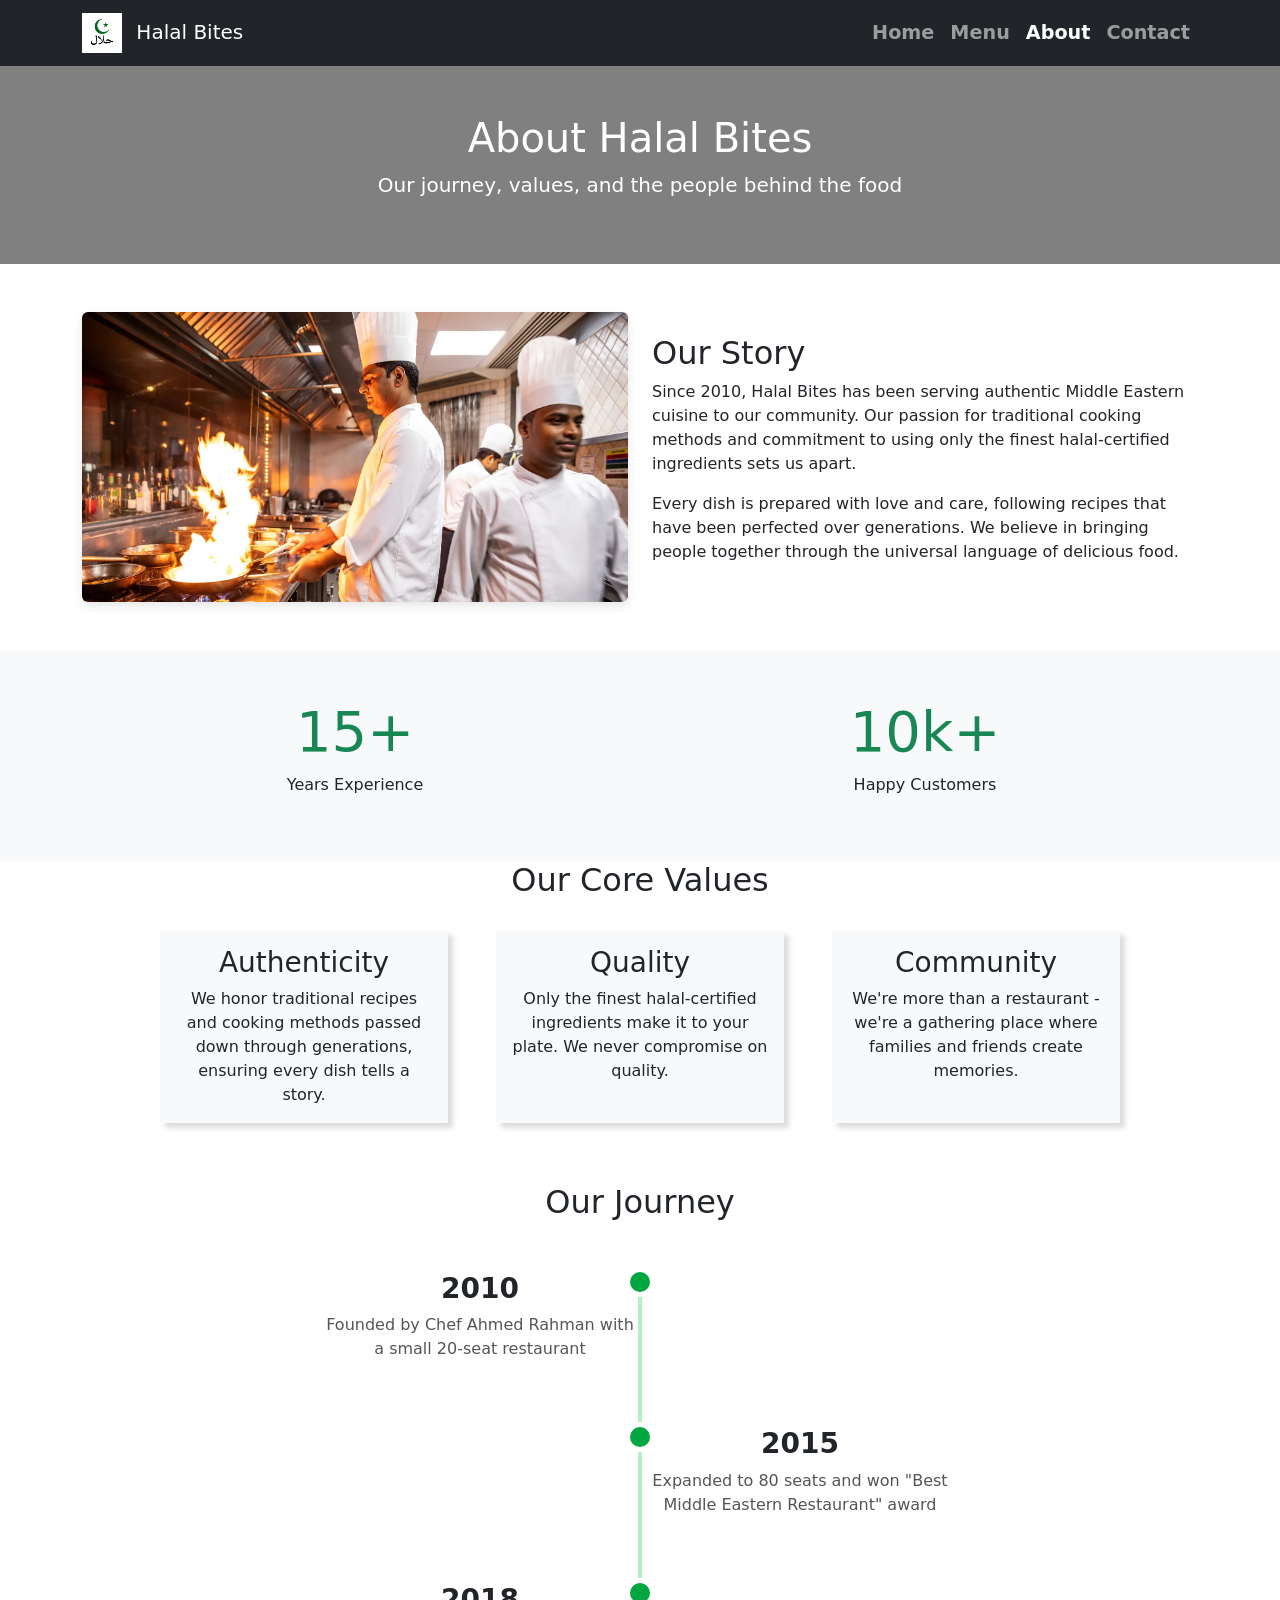
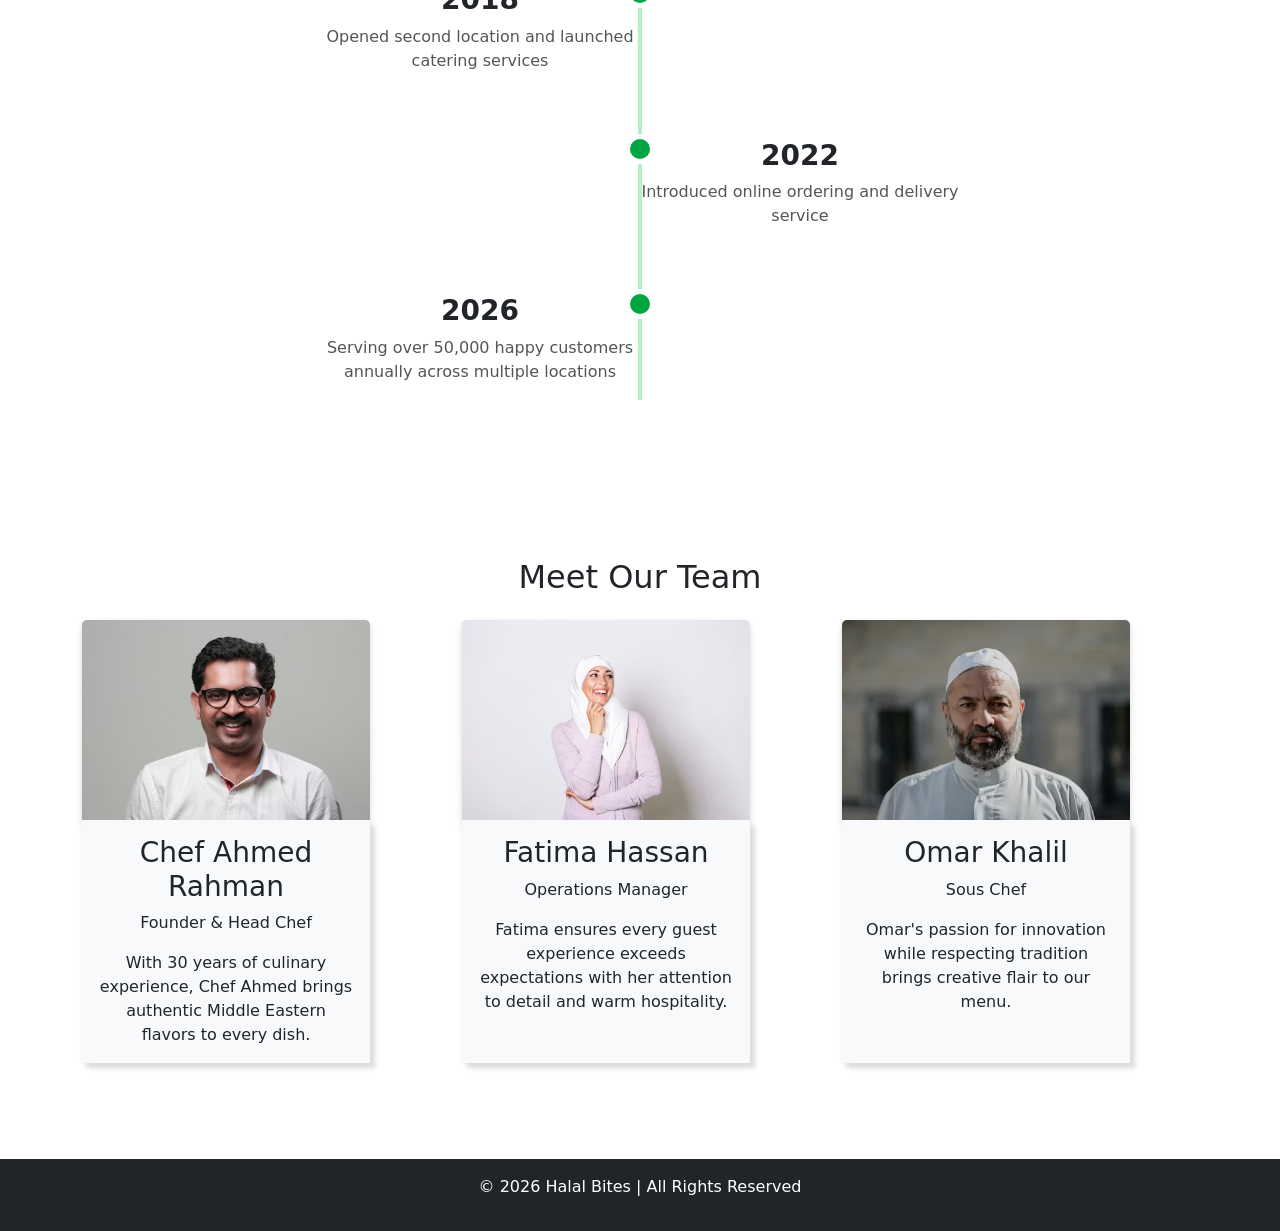
==== commit b3ee2907: "remove inline code from contact page" ====
--- a/about.html
+++ b/about.html
@@ -2,56 +2,39 @@
 <html lang="en">
   <head>
     <meta charset="UTF-8" />
-
-    <!-- Mobile Responsive -->
     <meta name="viewport" content="width=device-width, initial-scale=1.0" />
-
-    <!-- SEO Description -->
-    <meta
-      name="description"
-      content="Contact Halal Bites restaurant in London for bookings, enquiries, support, and opening hours."
-    />
-
-    <!-- Favicon -->
-    <link rel="icon" type="image/png" href="assets/images/favicon.png" />
-
-    <!-- Preconnect for Faster Loading -->
-    <link rel="preconnect" href="https://cdn.jsdelivr.net" />
-    <link rel="preconnect" href="https://cdnjs.cloudflare.com" />
-
-    <!-- Bootstrap CSS -->
+    <title>About - Halal Bites</title>
+
+    <!-- Bootstrap -->
     <link
       href="https://cdn.jsdelivr.net/npm/bootstrap@5.3.0/dist/css/bootstrap.min.css"
       rel="stylesheet"
     />
 
-    <!-- Font Awesome -->
+    <!-- CSS -->
+    <link rel="stylesheet" href="assets/css/style.css" />
+
+    <!--Font Awesome -->
     <link
       rel="stylesheet"
       href="https://cdnjs.cloudflare.com/ajax/libs/font-awesome/6.5.0/css/all.min.css"
     />
-
-    <!-- Custom CSS -->
-    <link rel="stylesheet" href="assets/css/style.css" />
-
-    <title>Contact - Halal Bites</title>
   </head>
 
-  <body id="contactpage">
+  <body>
     <!-- NAVBAR -->
     <nav class="navbar navbar-expand-md navbar-dark bg-dark sticky-top">
       <div class="container">
-        <a class="navbar-brand" href="index.html">
+        <a class="navbar-brand" href="#">
           <img
             src="assets/images/logo.webp"
-            alt="Halal Bites restaurant logo"
-            class="logo-img me-2"
-            width="40"
-            height="40"
+            alt="Halal Bites Logo"
+            class="me-2"
+            style="height: 40px"
+            loading="lazy"
           />
           Halal Bites
         </a>
-
         <button
           class="navbar-toggler"
           type="button"
@@ -69,238 +52,232 @@
             <li class="nav-item">
               <a class="nav-link" href="index.html">Home</a>
             </li>
-
             <li class="nav-item">
               <a class="nav-link" href="menu.html">Menu</a>
             </li>
-
-            <li class="nav-item">
-              <a class="nav-link" href="about.html">About</a>
-            </li>
-
-            <li class="nav-item">
-              <a class="nav-link active" href="contact.html">Contact</a>
+            <li class="nav-item">
+              <a class="nav-link active" href="about.html">About</a>
+            </li>
+            <li class="nav-item">
+              <a class="nav-link" href="contact.html">Contact</a>
             </li>
           </ul>
         </div>
       </div>
     </nav>
 
-    <!-- MAIN CONTENT -->
-    <main>
-      <!-- GET IN TOUCH SECTION -->
-      <section class="container my-5">
-        <h1 class="text-center mb-5">Get in Touch</h1>
-
-        <div class="row g-4">
-          <!-- Address Card -->
-          <div class="col-md-4">
-            <div class="card shadow-sm h-100">
-              <div class="card-body text-center">
-                <div class="contact-icon mb-3">
-                  <i class="fa-solid fa-location-dot fa-2x text-danger"></i>
-                </div>
-
-                <h2 class="card-title h4">Our Address</h2>
-
-                <p class="card-text">
-                  123 Westminster Road<br />
-                  Westminster<br />
-                  London, SW1A 1AA<br />
-                  United Kingdom
-                </p>
-              </div>
+    <!-- HERO -->
+    <section class="text-white text-center py-5 halalbites">
+      <div class="container">
+        <h1>About Halal Bites</h1>
+        <p class="lead">Our journey, values, and the people behind the food</p>
+      </div>
+    </section>
+
+    <!-- ABOUT CONTENT -->
+    <section class="container my-5">
+      <div class="row align-items-center">
+        <!-- IMAGE -->
+        <div class="col-md-6">
+          <img
+            src="assets/images/cheffs.webp"
+            class="img-fluid rounded"
+            alt="Chefs preparing food in the Halal Bites kitchen"
+            loading="lazy"
+          />
+        </div>
+
+        <!-- TEXT -->
+        <div class="col-md-6">
+          <h2>Our Story</h2>
+          <p>
+            Since 2010, Halal Bites has been serving authentic Middle Eastern
+            cuisine to our community. Our passion for traditional cooking
+            methods and commitment to using only the finest halal-certified
+            ingredients sets us apart.
+          </p>
+
+          <p>
+            Every dish is prepared with love and care, following recipes that
+            have been perfected over generations. We believe in bringing people
+            together through the universal language of delicious food.
+          </p>
+        </div>
+      </div>
+    </section>
+
+    <!-- STATS SECTION -->
+    <section class="bg-light py-5 text-center">
+      <div class="container">
+        <div class="row">
+          <div class="col-md-6">
+            <h1 class="display-4 text-success">15+</h1>
+            <p>Years Experience</p>
+          </div>
+
+          <div class="col-md-6">
+            <h1 class="display-4 text-success">10k+</h1>
+            <p>Happy Customers</p>
+          </div>
+        </div>
+      </div>
+    </section>
+
+    <section class="core-value-cards">
+      <h2 class="about-core-values">Our Core Values</h2>
+      <div class="d-flex flex-wrap justify-content-center cards-wrapper gap-5">
+        <div class="card">
+          <div class="card-body">
+            <h3 class="card-title">Authenticity</h3>
+
+            <p class="card-text">
+              We honor traditional recipes and cooking methods passed down
+              through generations, ensuring every dish tells a story.
+            </p>
+          </div>
+        </div>
+
+        <div class="card">
+          <div class="card-body">
+            <h3 class="card-title">Quality</h3>
+
+            <p class="card-text">
+              Only the finest halal-certified ingredients make it to your plate.
+              We never compromise on quality.
+            </p>
+          </div>
+        </div>
+
+        <div class="card">
+          <div class="card-body">
+            <h3 class="card-title">Community</h3>
+
+            <p class="card-text">
+              We're more than a restaurant - we're a gathering place where
+              families and friends create memories.
+            </p>
+          </div>
+        </div>
+      </div>
+    </section>
+
+    <section class="our-journey">
+      <h2 class="text-center">Our Journey</h2>
+
+      <div class="timeline">
+        <div class="timeline-item left">
+          <div class="content">
+            <h3>2010</h3>
+            <p>Founded by Chef Ahmed Rahman with a small 20-seat restaurant</p>
+          </div>
+          <span class="dot"></span>
+        </div>
+
+        <div class="timeline-item right">
+          <div class="content">
+            <h3>2015</h3>
+            <p>
+              Expanded to 80 seats and won "Best Middle Eastern Restaurant"
+              award
+            </p>
+          </div>
+          <span class="dot"></span>
+        </div>
+
+        <div class="timeline-item left">
+          <div class="content">
+            <h3>2018</h3>
+            <p>Opened second location and launched catering services</p>
+          </div>
+          <span class="dot"></span>
+        </div>
+
+        <div class="timeline-item right">
+          <div class="content">
+            <h3>2022</h3>
+            <p>Introduced online ordering and delivery service</p>
+          </div>
+          <span class="dot"></span>
+        </div>
+
+        <div class="timeline-item left">
+          <div class="content">
+            <h3>2026</h3>
+            <p>
+              Serving over 50,000 happy customers annually across multiple
+              locations
+            </p>
+          </div>
+          <span class="dot"></span>
+        </div>
+      </div>
+    </section>
+
+    <section class="container my-5 text-center">
+      <h2 class="mb-4">Meet Our Team</h2>
+
+      <div class="row">
+        <!-- Staff 1 -->
+        <div class="col-md-4 mb-5">
+          <div class="card shadow-sm h-100">
+            <img
+              src="assets/images/staff5.avif"
+              class="card-img-top"
+              alt="hef Ahmed Rahman, founder and head chef"
+              loading="lazy"
+            />
+            <div class="card-body">
+              <h3 class="card-title">Chef Ahmed Rahman</h3>
+              <p>Founder & Head Chef</p>
+              <p class="card-text">
+                With 30 years of culinary experience, Chef Ahmed brings
+                authentic Middle Eastern flavors to every dish.
+              </p>
             </div>
           </div>
-
-          <!-- Opening Hours -->
-          <div class="col-md-4">
-            <div class="card shadow-sm h-100">
-              <div class="card-body text-center">
-                <div class="contact-icon mb-3">
-                  <i class="fa-solid fa-clock fa-2x text-warning"></i>
-                </div>
-
-                <h2 class="card-title h4">Opening Hours</h2>
-
-                <p class="card-text">
-                  <strong>Monday - Thursday:</strong><br />
-                  11:00 AM - 10:00 PM<br />
-
-                  <strong>Friday - Saturday:</strong><br />
-                  11:00 AM - 11:00 PM<br />
-
-                  <strong>Sunday:</strong><br />
-                  12:00 PM - 10:00 PM
-                </p>
-              </div>
+        </div>
+
+        <!-- Staff 2 -->
+        <div class="col-md-4 mb-5">
+          <div class="card shadow-sm h-100">
+            <img
+              src="assets/images/staff7.avif"
+              class="card-img-top"
+              alt="Fatima Hassan, operations manager"
+              loading="lazy"
+            />
+            <div class="card-body">
+              <h3 class="card-title">Fatima Hassan</h3>
+              <p>Operations Manager</p>
+              <p class="card-text">
+                Fatima ensures every guest experience exceeds expectations with
+                her attention to detail and warm hospitality.
+              </p>
             </div>
           </div>
-
-          <!-- Contact Card -->
-          <div class="col-md-4">
-            <div class="card shadow-sm h-100">
-              <div class="card-body text-center">
-                <div class="contact-icon mb-3">
-                  <i class="fa-solid fa-phone fa-2x text-success"></i>
-                </div>
-
-                <h2 class="card-title h4">Contact Info</h2>
-
-                <p class="card-text">
-                  <strong>Phone:</strong><br />
-                  +44 (0) 20 1234 5678<br /><br />
-
-                  <strong>Email:</strong><br />
-
-                  <a href="mailto:info@halalbites.com" class="email-link">
-                    info@halalbites.com
-                  </a>
-
-                  <br />
-
-                  <a href="mailto:support@halalbites.com" class="email-link">
-                    support@halalbites.com
-                  </a>
-                </p>
-              </div>
+        </div>
+
+        <!-- Staff 3 -->
+        <div class="col-md-4 mb-5">
+          <div class="card shadow-sm h-100">
+            <img
+              src="assets/images/staff8.avif"
+              class="card-img-top"
+              alt="Omar Khalil, sous cheff"
+              loading="lazy"
+            />
+            <div class="card-body">
+              <h3 class="card-title">Omar Khalil</h3>
+              <p>Sous Chef</p>
+              <p class="card-text">
+                Omar's passion for innovation while respecting tradition brings
+                creative flair to our menu.
+              </p>
             </div>
           </div>
         </div>
-      </section>
-
-      <!-- CONTACT FORM -->
-      <section class="container my-5">
-        <h2 class="text-center mb-5">Send us a Message</h2>
-
-        <div class="row justify-content-center">
-          <div class="col-md-8">
-            <!-- Form -->
-            <form class="contact-form" id="contactForm">
-              <!-- Name -->
-              <div class="mb-3">
-                <label for="name" class="form-label"> Your Name </label>
-
-                <input
-                  type="text"
-                  class="form-control"
-                  id="name"
-                  name="name"
-                  required
-                  minlength="2"
-                  maxlength="100"
-                  autocomplete="name"
-                  placeholder="Enter your full name"
-                />
-              </div>
-
-              <!-- Email -->
-              <div class="mb-3">
-                <label for="email" class="form-label"> Your Email </label>
-
-                <input
-                  type="email"
-                  class="form-control"
-                  id="email"
-                  name="email"
-                  required
-                  autocomplete="email"
-                  placeholder="Enter your email address"
-                />
-              </div>
-
-              <!-- Subject -->
-              <div class="mb-3">
-                <label for="subject" class="form-label"> Subject </label>
-
-                <input
-                  type="text"
-                  class="form-control"
-                  id="subject"
-                  name="subject"
-                  required
-                  minlength="3"
-                  maxlength="150"
-                  placeholder="Enter subject line"
-                />
-              </div>
-
-              <!-- Message -->
-              <div class="mb-3">
-                <label for="message" class="form-label"> Message </label>
-
-                <textarea
-                  class="form-control"
-                  id="message"
-                  name="message"
-                  rows="6"
-                  required
-                  minlength="10"
-                  maxlength="1000"
-                  placeholder="Enter your message..."
-                ></textarea>
-              </div>
-
-              <!-- Submit -->
-              <div class="d-grid gap-2">
-                <button type="submit" class="btn btn-success btn-lg">
-                  Send Message
-                </button>
-              </div>
-            </form>
-
-            <!-- Thank You Message -->
-            <div
-              class="thank-you-message"
-              id="thankYouMessage"
-              aria-live="polite"
-            >
-              <div class="text-center">
-                <div class="thank-you-icon mb-4">
-                  <i class="fa-solid fa-circle-check fa-5x text-success"></i>
-                </div>
-
-                <h3 class="mb-3">Thank You!</h3>
-
-                <p class="lead mb-3">
-                  We have received your message and appreciate you reaching out
-                  to us.
-                </p>
-
-                <p class="mb-4">
-                  Our team will review your message and get back to you as soon
-                  as possible.
-                </p>
-
-                <button class="btn btn-primary" id="resetFormBtn">
-                  Send Another Message
-                </button>
-              </div>
-            </div>
-          </div>
-        </div>
-      </section>
-
-      <!-- MAP -->
-      <section class="container-fluid my-5">
-        <div class="container">
-          <h2 class="text-center mb-5">Find Us</h2>
-
-          <div class="map-container">
-            <iframe
-              src="https://www.google.com/maps/embed?pb=!1m18..."
-              width="100%"
-              height="450"
-              style="border: 0"
-              allowfullscreen=""
-              loading="lazy"
-              referrerpolicy="no-referrer-when-downgrade"
-              title="Google Map showing Halal Bites restaurant location"
-            ></iframe>
-          </div>
-        </div>
-      </section>
-    </main>
+      </div>
+    </section>
 
     <!-- FOOTER -->
     <footer class="bg-dark text-white text-center p-3">
@@ -308,42 +285,6 @@
     </footer>
 
     <!-- Bootstrap JS -->
-    <script
-      defer
-      src="https://cdn.jsdelivr.net/npm/bootstrap@5.3.0/dist/js/bootstrap.bundle.min.js"
-    ></script>
-
-    <!-- Contact Form Script -->
-    <script>
-      const contactForm = document.getElementById("contactForm");
-      const thankYouMessage = document.getElementById("thankYouMessage");
-      const resetFormBtn = document.getElementById("resetFormBtn");
-
-      // Handle form submit
-      contactForm.addEventListener("submit", function (e) {
-        e.preventDefault();
-
-        contactForm.style.display = "none";
-        thankYouMessage.style.display = "block";
-
-        thankYouMessage.scrollIntoView({
-          behavior: "smooth",
-          block: "center",
-        });
-      });
-
-      // Reset form
-      resetFormBtn.addEventListener("click", function () {
-        contactForm.reset();
-
-        contactForm.style.display = "block";
-        thankYouMessage.style.display = "none";
-
-        contactForm.scrollIntoView({
-          behavior: "smooth",
-          block: "center",
-        });
-      });
-    </script>
+    <script src="https://cdn.jsdelivr.net/npm/bootstrap@5.3.0/dist/js/bootstrap.bundle.min.js"></script>
   </body>
 </html>
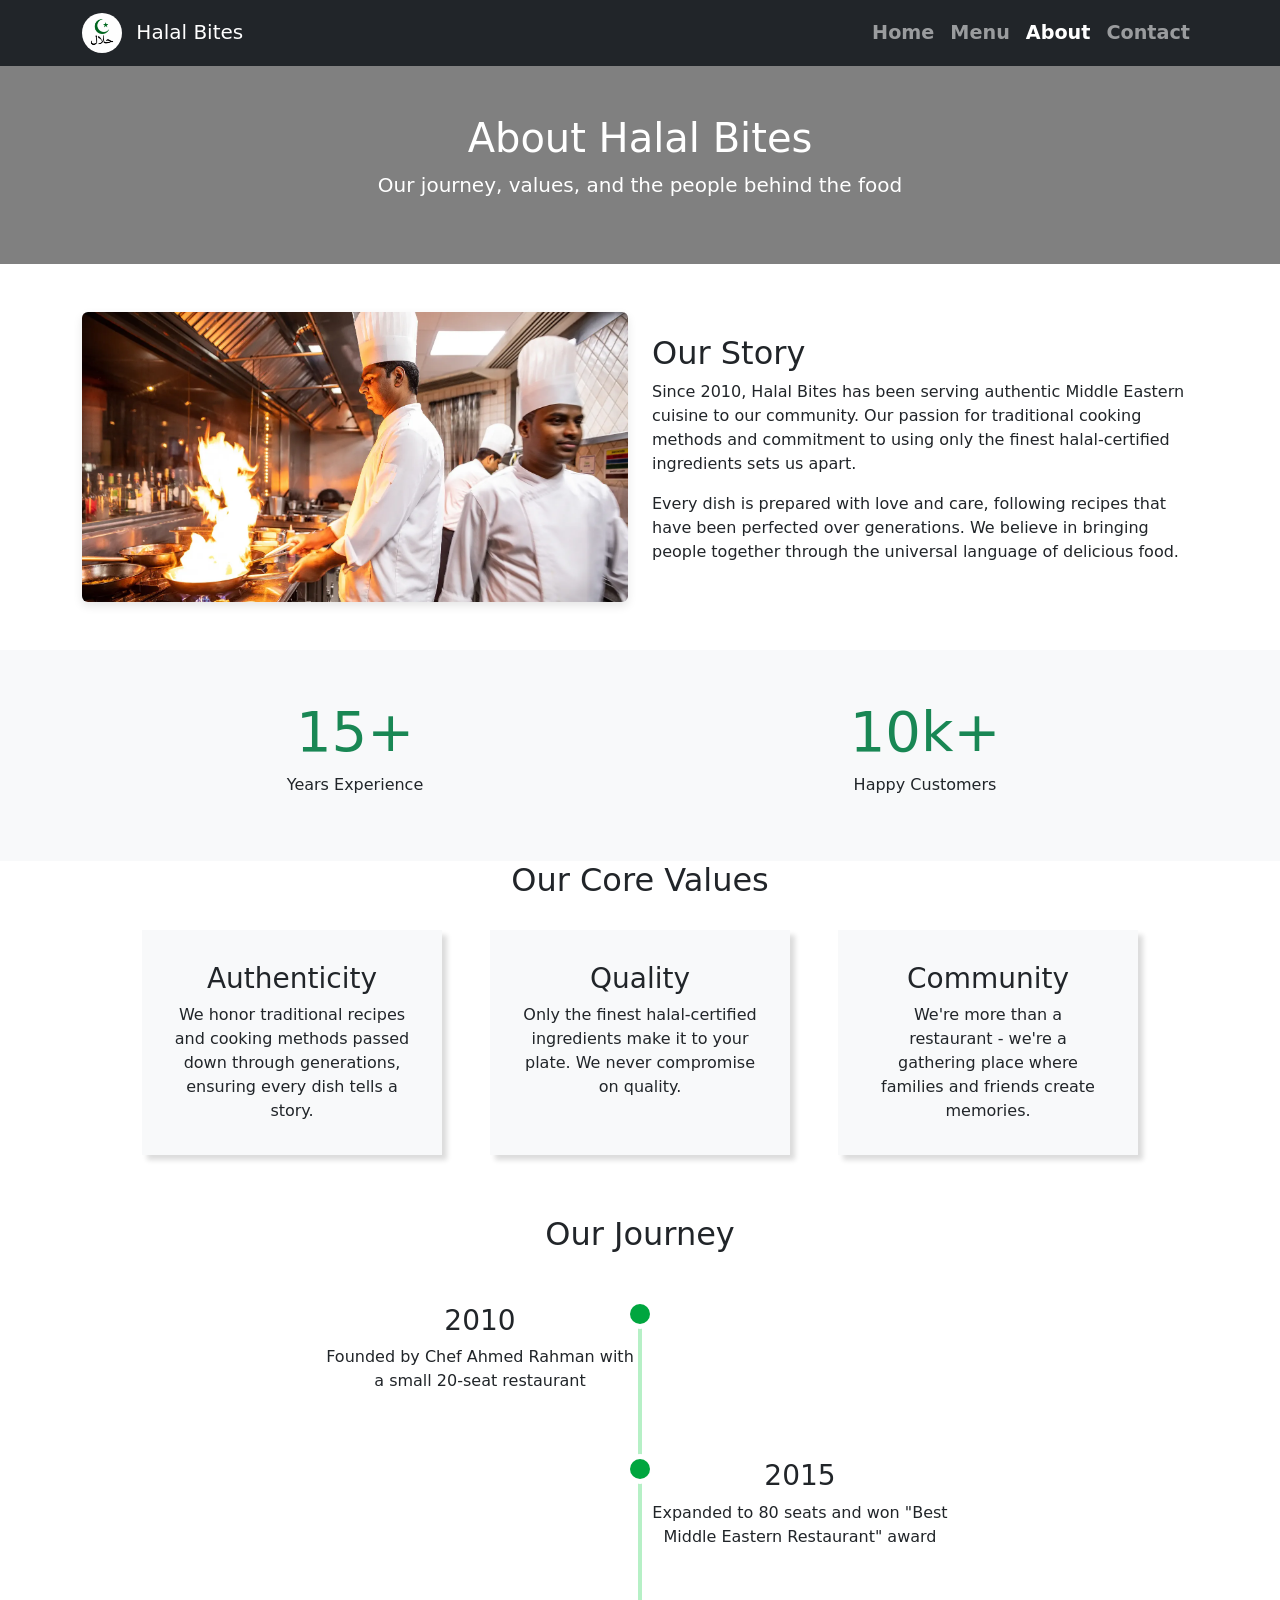
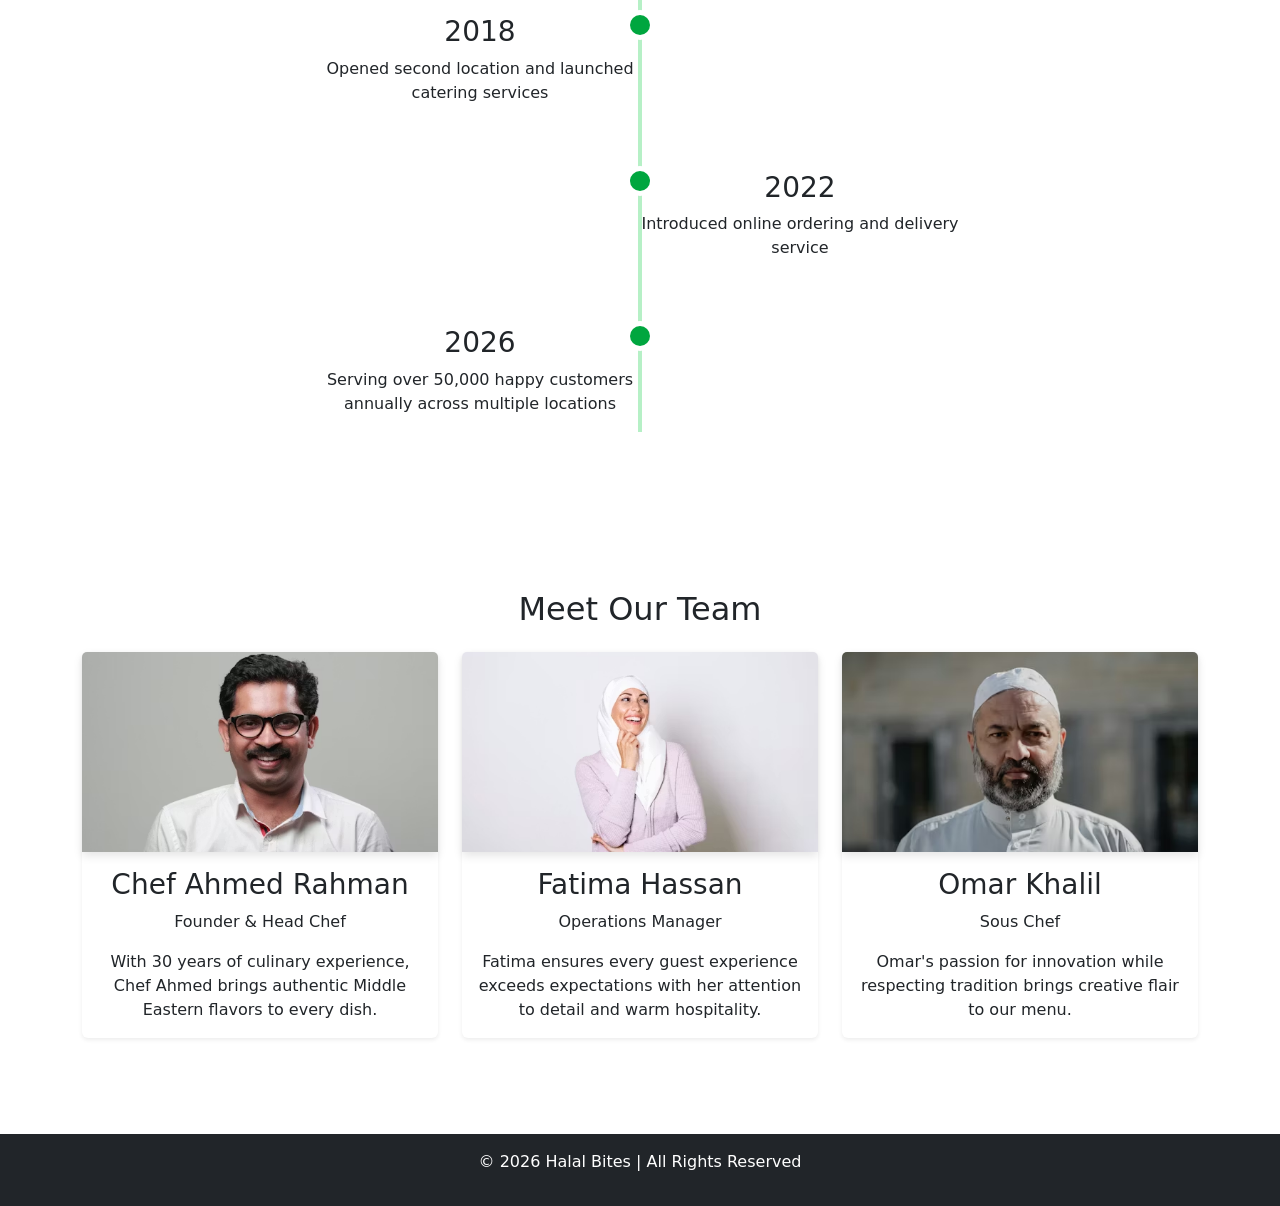
==== commit 12a7411d: "removed duplicate code from css" ====
--- a/about.html
+++ b/about.html
@@ -29,9 +29,10 @@
           <img
             src="assets/images/logo.webp"
             alt="Halal Bites Logo"
-            class="me-2"
-            style="height: 40px"
+            class="logo-img me-2"
             loading="lazy"
+            width="40"
+            height="40"
           />
           Halal Bites
         </a>
--- a/assets/css/style.css
+++ b/assets/css/style.css
@@ -1,3 +1,43 @@
+/* ========================================
+   GLOBAL STYLES (ALL PAGES)
+======================================== */
+
+/* Navbar */
+.nav-item {
+    font-weight: bold;
+    font-size: larger;
+}
+
+    .logo-img {
+    height: 40px;
+    width: 40px;
+    border-radius: 50%;
+    object-fit: cover;
+}
+
+/* Cards */
+.card {
+    border: none;
+    transition: transform 0.3s, box-shadow 0.3s;
+}
+
+/* Shared Card Images */
+.card img {
+    height: 200px;
+    object-fit: cover;
+}
+
+/* Footer */
+footer {
+    margin-top: auto;
+}
+
+
+/* ========================================
+   INDEX.HTML (HOME PAGE)
+======================================== */
+
+/* Hero Section */
 .hero {
     position: relative;
     height: 80vh;
@@ -25,11 +65,7 @@
     z-index: 2;
 }
 
-.card img {
-    height: 200px;
-    object-fit: cover;
-}
-
+/* Features */
 .features {
     background-color: #f8f9fa;
 }
@@ -48,9 +84,9 @@
 .icon-circle i {
     font-size: 28px;
     color: green;
-    
-}
-
+}
+
+/* Carousel */
 #signatureCarousel .carousel-item img {
     width: 100%;
     height: 450px;
@@ -62,7 +98,7 @@
     border-radius: 0.5rem;
 }
 
-/* Commitment Section Styles */
+/* Commitment Section */
 .commitment {
     background: linear-gradient(135deg, #f8f9fa 0%, #e9ecef 100%);
 }
@@ -74,20 +110,18 @@
 }
 
 .commitment .lead {
-    color: #666;
+    color: black;
     font-size: 1.25rem;
-    font-weight: 300;
+    font-weight: bold;
 }
 
 .commitment-card {
     background: white;
     padding: 2rem;
     border-radius: 10px;
-    box-shadow: 0 5px 15px rgba(0, 0, 0, 0.08);
+    box-shadow: 0 5px 15px rgba(0,0,0,0.08);
     border: 1px solid #e9ecef;
-    transition: transform 0.3s ease, box-shadow 0.3s ease;
-}
-
+}
 
 .commitment-card h3 {
     font-weight: 600;
@@ -104,185 +138,147 @@
     margin-bottom: 0.75rem;
     padding: 0.5rem 0;
     border-bottom: 1px solid #f0f0f0;
-} 
+}
 
 .commitment-list ul li:last-child {
     border-bottom: none;
 }
 
-.commitment-list i {
-    font-size: 1.1rem;
-}
-
-
-.feature-box h5 {
-    font-weight: bold;
-}
-
-.card img {
-    height: 200px;
-    object-fit: cover;
-}
-
-.card {
-    border: none;
-    width: 18rem
-}
-
-#h2 {
-    font-weight: bold;
-}
-
+/* ========================================
+   MENU.HTML
+======================================== */
+
+main .card {
+    overflow: hidden;
+}
+
+/* ========================================
+   ABOUT.HTML
+======================================== */
+
+/* Hero */
+.halalbites {
+    background-color: grey;
+}
+
+/* About Images */
 section img {
     box-shadow: 0 4px 10px rgba(0,0,0,0.1);
 }
 
-.halalbites {
-    background-color: grey;
-       
-}
-
-.about-core-values{
+/* Core Values */
+.about-core-values {
     text-align: center;
     margin-bottom: 30px;
 }
 
-.card-body {
-  display: flex;
-  flex-direction: column;
-  justify-content: flex-start;
-
-  box-shadow: gainsboro 5px 5px 5px;
-  text-align: center;
-  background-color: #f8f9fa;
-}
-
+.core-value-cards .card-body {
+    display: flex;
+    flex-direction: column;
+    justify-content: flex-start;
+    box-shadow: gainsboro 5px 5px 5px;
+    text-align: center;
+    background-color: #f8f9fa;
+    width: 300px;
+    min-height: 200px;
+    padding: 2rem;
+}
+
+/* Timeline */
 .our-journey {
-  padding: 60px 20px;
+    padding: 60px 20px;
 }
 
 .timeline {
-  position: relative;
-  max-width: 900px;
-  margin: 50px auto 0;
-}
-
-/* vertical line */
+    position: relative;
+    max-width: 900px;
+    margin: 50px auto 0;
+}
+
 .timeline::before {
-  content: "";
-  position: absolute;
-  left: 50%;
-  top: 0;
-  width: 4px;
-  height: 100%;
-  background: #b6f0c6;
-  transform: translateX(-50%);
+    content: "";
+    position: absolute;
+    left: 50%;
+    top: 0;
+    width: 4px;
+    height: 100%;
+    background: #b6f0c6;
+    transform: translateX(-50%);
 }
 
 .timeline-item {
-  display: flex;
-  position: relative;
-  margin-bottom: 50px;
+    display: flex;
+    position: relative;
+    margin-bottom: 50px;
 }
 
 .timeline-item.left {
-  justify-content: flex-end;
-  padding-right: 50%;
+    justify-content: flex-end;
+    padding-right: 50%;
 }
 
 .timeline-item.right {
-  justify-content: flex-start;
-  padding-left: 50%;
+    justify-content: flex-start;
+    padding-left: 50%;
 }
 
 .timeline-item .content {
-  max-width: 320px;
-  text-align: center;
-}
-
-.timeline-item h3 {
-  font-weight: 700;
-}
-
-.timeline-item p {
-  margin-top: 5px;
-  color: #555;
-}
-
-/* green dot */
+    max-width: 320px;
+    text-align: center;
+}
+
 .timeline-item .dot {
-  position: absolute;
-  left: 50%;
-  width: 20px;
-  height: 20px;
-  background: #00a63f;
-  border-radius: 50%;
-  transform: translateX(-50%);
-  box-shadow: 0 0 0 5px #fff;
-}
-
-.card-staff{
-    width: 24em;
-    height: 24em;
-    padding: 0px;
-    text-align: center;
-
-}
-
-.nav-item {
-    font-weight: bold;
-    font-size: larger;
-}
-
-/* Contact Page Styles */
+    position: absolute;
+    left: 50%;
+    width: 20px;
+    height: 20px;
+    background: #00a63f;
+    border-radius: 50%;
+    transform: translateX(-50%);
+    box-shadow: 0 0 0 5px #fff;
+}
+
+/* ========================================
+   CONTACT.HTML
+======================================== */
+
+#contactpage {
+    background-color: lightgrey;
+}
+
+/* Contact Icons */
 .contact-icon {
     display: flex;
     justify-content: center;
     align-items: center;
 }
 
+/* Contact Form */
 .contact-form {
     background-color: #f8f9fa;
     padding: 30px;
     border-radius: 8px;
-    box-shadow: 0 4px 10px rgba(0, 0, 0, 0.3);
+    box-shadow: 0 4px 10px rgba(0,0,0,0.3);
 }
 
 .contact-form .form-label {
     font-weight: 600;
     color: #333;
-    margin-bottom: 10px;
 }
 
 .contact-form .form-control {
     border: 1px solid #ddd;
     border-radius: 5px;
     padding: 10px 15px;
-    transition: border-color 0.3s;
-}
-
-.contact-form .form-control:focus {
-    border-color: #dc3545;
-    box-shadow: 0 0 0 0.2rem rgba(220, 53, 69, 0.25);
 }
 
 .contact-form textarea.form-control {
     resize: vertical;
 }
 
-.map-container {
-    border-radius: 8px;
-    overflow: hidden;
-    box-shadow: 0 4px 10px rgba(0, 0, 0, 0.1);
-}
-
-.card {
-    border: none;
-    transition: transform 0.3s, box-shadow 0.3s;
-}
-
-/* Thank You Message Styles */
+/* Thank You Message */
 .thank-you-message {
+    display: none;
     background-color: #f0fdf4;
     border: 2px solid #22c55e;
     border-radius: 8px;
@@ -290,30 +286,18 @@
     text-align: center;
 }
 
-.thank-you-icon {
-    margin-bottom: 1rem;
-}
-
 .thank-you-message h3 {
     color: #15803d;
     font-weight: bold;
-    font-size: 1.75rem;
-}
-
-.thank-you-message p {
-    color: #4b5563;
-    font-size: 1rem;
-}
-
-#contactpage {
-    background-color:  lightgrey;
-}
-
-.logo-img {
-  height: 40px;
-}
-
-.thank-you-message {
-  display: none;
-}
-
+}
+
+/* Map */
+.map-container {
+    border-radius: 8px;
+    overflow: hidden;
+    box-shadow: 0 4px 10px rgba(0,0,0,0.1);
+}
+
+.restaurant-map {
+    border: 0;
+}
